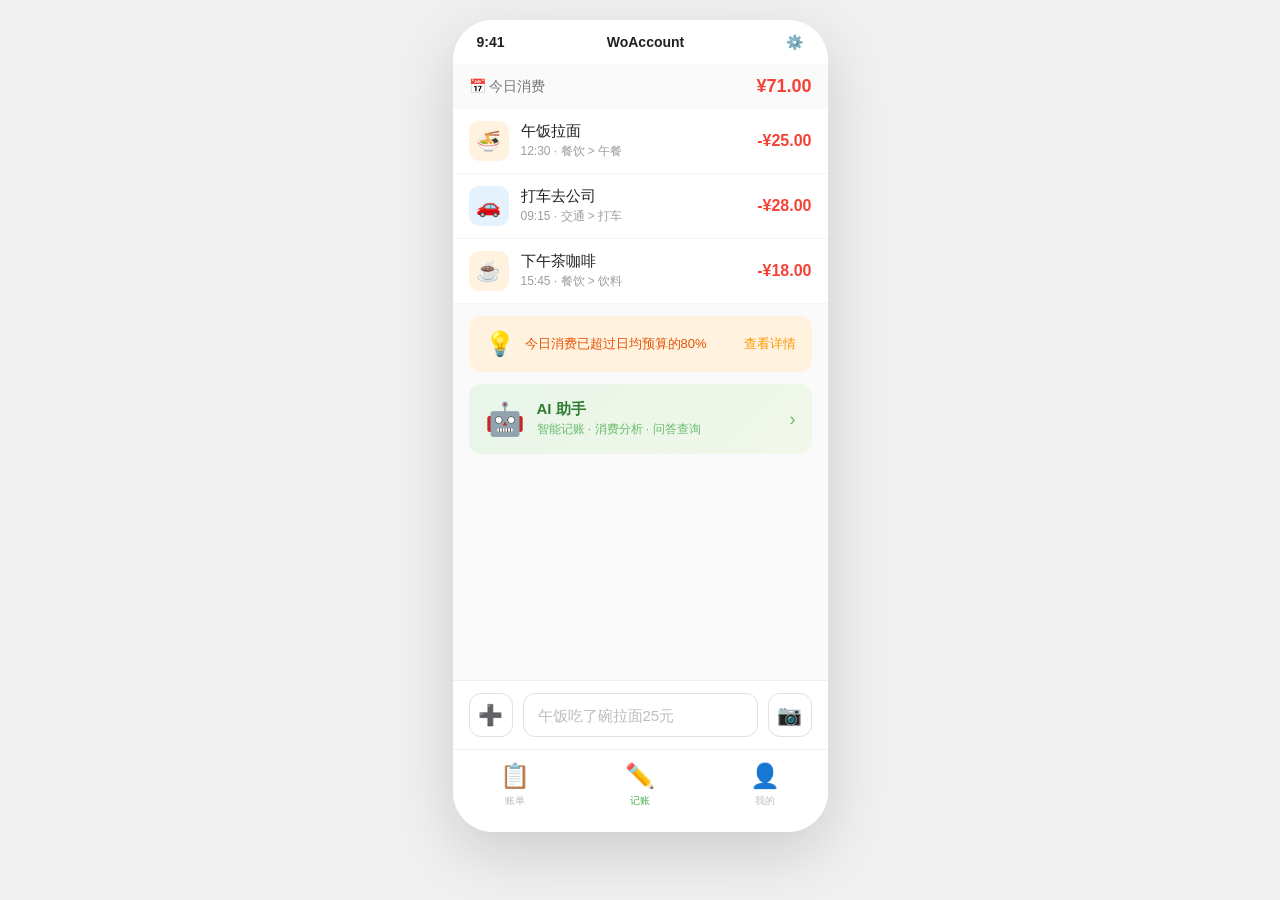
==== docs/page-prototype/home/index.html @ db966ac1 "docs: remove submit button, input bar is now single row Co-Authored-By: Claude Opus 4.7 <noreply@ant" ====
<!DOCTYPE html>
<html lang="zh-CN">
<head>
  <meta charset="UTF-8">
  <meta name="viewport" content="width=device-width, initial-scale=1.0">
  <title>WoAccount - 记账首页</title>
  <link rel="stylesheet" href="../shared/style.css">
  <style>
    .phone-frame {
      position: relative;
    }
    .content {
      padding-bottom: 0;
    }
    /* 记账输入栏 - 固定底部 */
    .input-section {
      background: #fff;
      padding: 12px 16px;
      border-top: 1px solid #f0f0f0;
      flex-shrink: 0;
    }
    .input-bar {
      display: flex;
      align-items: center;
      gap: 10px;
    }
    .input-bar .side-btn {
      width: 44px;
      height: 44px;
      border-radius: 12px;
      border: 1px solid #e0e0e0;
      background: #fff;
      display: flex;
      align-items: center;
      justify-content: center;
      font-size: 20px;
      cursor: pointer;
      flex-shrink: 0;
      transition: background 0.2s;
    }
    .input-bar .side-btn:hover {
      background: #f5f5f5;
    }
    .input-bar .side-btn:active {
      background: #e8f5e9;
    }
    .input-bar .text-input {
      flex: 1;
      height: 44px;
      border: 1px solid #e0e0e0;
      border-radius: 12px;
      padding: 0 14px;
      font-size: 15px;
      outline: none;
      color: #212121;
      transition: border-color 0.2s;
    }
    .input-bar .text-input:focus {
      border-color: #4caf50;
    }
    .input-bar .text-input::placeholder {
      color: #bdbdbd;
    }
    .today-header {
      display: flex;
      justify-content: space-between;
      align-items: center;
      padding: 12px 16px;
    }
    .today-header .label {
      font-size: 14px;
      color: #757575;
    }
    .today-header .total {
      font-size: 18px;
      font-weight: 700;
      color: #f44336;
    }
    .insight-card {
      background: #fff3e0;
      margin: 12px 16px;
      border-radius: 12px;
      padding: 14px 16px;
      display: flex;
      align-items: center;
      gap: 10px;
    }
    .insight-card .icon {
      font-size: 24px;
    }
    .insight-card .text {
      flex: 1;
      font-size: 13px;
      color: #e65100;
    }
    .insight-card .action {
      font-size: 13px;
      color: #ff9800;
      font-weight: 500;
      cursor: pointer;
    }
    .ai-entry {
      margin: 12px 16px;
      background: linear-gradient(135deg, #e8f5e9 0%, #f1f8e9 100%);
      border-radius: 12px;
      padding: 16px;
      display: flex;
      align-items: center;
      gap: 12px;
      cursor: pointer;
      text-decoration: none;
      color: inherit;
      transition: transform 0.2s;
    }
    .ai-entry:hover {
      transform: scale(0.98);
    }
    .ai-entry .icon {
      font-size: 32px;
    }
    .ai-entry .info {
      flex: 1;
    }
    .ai-entry .info .title {
      font-size: 15px;
      font-weight: 600;
      color: #2e7d32;
    }
    .ai-entry .info .desc {
      font-size: 12px;
      color: #66bb6a;
      margin-top: 2px;
    }
    .ai-entry .arrow {
      font-size: 18px;
      color: #66bb6a;
    }
    /* 长按语音浮层 */
    .voice-overlay {
      display: none;
      position: absolute;
      top: 50%;
      left: 50%;
      transform: translate(-50%, -50%);
      width: 200px;
      height: 200px;
      background: rgba(0,0,0,0.75);
      border-radius: 20px;
      flex-direction: column;
      align-items: center;
      justify-content: center;
      gap: 16px;
      z-index: 100;
    }
    .voice-overlay.show {
      display: flex;
    }
    .voice-overlay .mic-icon {
      font-size: 48px;
      animation: pulse 1s ease-in-out infinite;
    }
    .voice-overlay .text {
      color: #fff;
      font-size: 14px;
    }
    .voice-overlay .hint {
      color: rgba(255,255,255,0.6);
      font-size: 11px;
      text-align: center;
      line-height: 1.5;
    }
    @keyframes pulse {
      0%, 100% { transform: scale(1); }
      50% { transform: scale(1.2); }
    }
    .nav-item.voice-active .nav-icon {
      animation: pulse 0.8s ease-in-out infinite;
    }
  </style>
</head>
<body>
  <div class="phone-frame">
    <!-- 状态栏 -->
    <div class="status-bar">
      <span>9:41</span>
      <span>WoAccount</span>
      <span>⚙️</span>
    </div>

    <!-- 可滚动内容区 -->
    <div class="content">
      <!-- 今日消费 -->
      <div class="today-header">
        <span class="label">📅 今日消费</span>
        <span class="total">¥71.00</span>
      </div>

      <div class="list-item">
        <div class="icon" style="background:#fff3e0;">🍜</div>
        <div class="info">
          <div class="title">午饭拉面</div>
          <div class="subtitle">12:30 · 餐饮 > 午餐</div>
        </div>
        <div class="amount expense">-¥25.00</div>
      </div>

      <div class="list-item">
        <div class="icon" style="background:#e3f2fd;">🚗</div>
        <div class="info">
          <div class="title">打车去公司</div>
          <div class="subtitle">09:15 · 交通 > 打车</div>
        </div>
        <div class="amount expense">-¥28.00</div>
      </div>

      <div class="list-item">
        <div class="icon" style="background:#fff3e0;">☕</div>
        <div class="info">
          <div class="title">下午茶咖啡</div>
          <div class="subtitle">15:45 · 餐饮 > 饮料</div>
        </div>
        <div class="amount expense">-¥18.00</div>
      </div>

      <!-- 今日洞察 -->
      <div class="insight-card">
        <span class="icon">💡</span>
        <span class="text">今日消费已超过日均预算的80%</span>
        <span class="action">查看详情</span>
      </div>

      <!-- AI 助手入口 -->
      <a href="../profile/index.html" class="ai-entry">
        <span class="icon">🤖</span>
        <div class="info">
          <div class="title">AI 助手</div>
          <div class="desc">智能记账 · 消费分析 · 问答查询</div>
        </div>
        <span class="arrow">›</span>
      </a>

      <div style="height:16px;"></div>
    </div>

    <!-- 记账输入栏 - 固定在底部导航上方 -->
    <div class="input-section">
      <div class="input-bar">
        <button class="side-btn" title="手动记账">➕</button>
        <input type="text" class="text-input" placeholder="午饭吃了碗拉面25元">
        <button class="side-btn" title="拍照识别">📷</button>
      </div>
    </div>

    <!-- 语音输入浮层 -->
    <div class="voice-overlay" id="voiceOverlay">
      <span class="mic-icon">🎤</span>
      <span class="text">正在聆听...</span>
      <span class="hint">松开发送<br>左上滑取消 · 右上滑转文字</span>
    </div>

    <!-- 底部导航 -->
    <div class="bottom-nav">
      <a href="../transaction-list/index.html" class="nav-item">
        <span class="nav-icon">📋</span>
        <span>账单</span>
      </a>
      <a href="index.html" class="nav-item active" id="navRecord"
         onmousedown="startVoiceTimer()" onmouseup="handleNavRelease()" onmouseleave="cancelVoiceTimer()"
         ontouchstart="startVoiceTimer()" ontouchend="handleNavRelease()" ontouchcancel="cancelVoiceTimer()">
        <span class="nav-icon">✏️</span>
        <span>记账</span>
      </a>
      <a href="../profile/index.html" class="nav-item">
        <span class="nav-icon">👤</span>
        <span>我的</span>
      </a>
    </div>
  </div>

  <script>
    let voiceTimer = null;
    let isLongPress = false;

    function startVoiceTimer() {
      isLongPress = false;
      voiceTimer = setTimeout(() => {
        isLongPress = true;
        document.getElementById('voiceOverlay').classList.add('show');
        document.getElementById('navRecord').classList.add('voice-active');
        if (navigator.vibrate) navigator.vibrate(30);
      }, 500);
    }

    function handleNavRelease() {
      clearTimeout(voiceTimer);
      if (isLongPress) {
        document.getElementById('voiceOverlay').classList.remove('show');
        document.getElementById('navRecord').classList.remove('voice-active');
        alert('语音已发送（原型演示）');
      }
      isLongPress = false;
    }

    function cancelVoiceTimer() {
      clearTimeout(voiceTimer);
      document.getElementById('voiceOverlay').classList.remove('show');
      document.getElementById('navRecord').classList.remove('voice-active');
      isLongPress = false;
    }

    document.getElementById('navRecord').addEventListener('click', function(e) {
      if (isLongPress) {
        e.preventDefault();
      }
    });
  </script>
</body>
</html>
---- docs/page-prototype/shared/style.css ----
/* WoAccount 原型共用样式 */
* {
  margin: 0;
  padding: 0;
  box-sizing: border-box;
}

body {
  font-family: -apple-system, BlinkMacSystemFont, "Segoe UI", Roboto, "Helvetica Neue", Arial, sans-serif;
  background: #f0f0f0;
  display: flex;
  justify-content: center;
  align-items: flex-start;
  min-height: 100vh;
  padding: 20px;
}

/* 手机容器 */
.phone-frame {
  width: 375px;
  min-height: 812px;
  background: #fff;
  border-radius: 40px;
  box-shadow: 0 20px 60px rgba(0,0,0,0.15);
  overflow: hidden;
  position: relative;
  display: flex;
  flex-direction: column;
}

/* 状态栏 */
.status-bar {
  height: 44px;
  background: #fff;
  display: flex;
  align-items: center;
  justify-content: space-between;
  padding: 0 24px;
  font-size: 14px;
  font-weight: 600;
  color: #212121;
}

/* 导航栏 */
.nav-bar {
  height: 56px;
  background: #fff;
  display: flex;
  align-items: center;
  justify-content: space-between;
  padding: 0 16px;
  border-bottom: 1px solid #f0f0f0;
}

.nav-bar h1 {
  font-size: 18px;
  font-weight: 600;
  color: #212121;
}

.nav-bar .nav-icon {
  width: 32px;
  height: 32px;
  display: flex;
  align-items: center;
  justify-content: center;
  font-size: 20px;
  color: #757575;
  cursor: pointer;
  border-radius: 8px;
}

.nav-bar .nav-icon:hover {
  background: #f5f5f5;
}

/* 内容区 */
.content {
  flex: 1;
  overflow-y: auto;
  background: #fafafa;
}

/* 底部导航 */
.bottom-nav {
  height: 83px;
  background: #fff;
  display: flex;
  align-items: flex-start;
  justify-content: space-around;
  padding-top: 8px;
  border-top: 1px solid #f0f0f0;
}

.nav-item {
  display: flex;
  flex-direction: column;
  align-items: center;
  gap: 4px;
  text-decoration: none;
  color: #bdbdbd;
  font-size: 10px;
  padding: 4px 16px;
}

.nav-item.active {
  color: #4caf50;
}

.nav-item .nav-icon {
  font-size: 24px;
}

/* 卡片 */
.card {
  background: #fff;
  margin: 12px 16px;
  border-radius: 12px;
  padding: 16px;
  box-shadow: 0 1px 3px rgba(0,0,0,0.08);
}

.card-title {
  font-size: 14px;
  font-weight: 600;
  color: #212121;
  margin-bottom: 12px;
}

/* 列表项 */
.list-item {
  display: flex;
  align-items: center;
  padding: 12px 16px;
  background: #fff;
  border-bottom: 1px solid #f5f5f5;
  cursor: pointer;
}

.list-item:hover {
  background: #fafafa;
}

.list-item .icon {
  width: 40px;
  height: 40px;
  border-radius: 10px;
  display: flex;
  align-items: center;
  justify-content: center;
  font-size: 20px;
  margin-right: 12px;
  flex-shrink: 0;
}

.list-item .info {
  flex: 1;
  min-width: 0;
}

.list-item .info .title {
  font-size: 15px;
  color: #212121;
  font-weight: 500;
}

.list-item .info .subtitle {
  font-size: 12px;
  color: #9e9e9e;
  margin-top: 2px;
}

.list-item .amount {
  font-size: 16px;
  font-weight: 600;
  color: #212121;
  flex-shrink: 0;
}

.list-item .amount.expense {
  color: #f44336;
}

.list-item .amount.income {
  color: #4caf50;
}

/* 分组标题 */
.group-header {
  padding: 8px 16px;
  font-size: 13px;
  color: #9e9e9e;
  font-weight: 500;
  background: #fafafa;
}

/* 按钮 */
.btn {
  display: inline-flex;
  align-items: center;
  justify-content: center;
  padding: 10px 24px;
  border-radius: 8px;
  font-size: 15px;
  font-weight: 500;
  border: none;
  cursor: pointer;
  transition: opacity 0.2s;
}

.btn:hover {
  opacity: 0.85;
}

.btn-primary {
  background: #4caf50;
  color: #fff;
}

.btn-secondary {
  background: #2196f3;
  color: #fff;
}

.btn-outline {
  background: transparent;
  color: #4caf50;
  border: 1px solid #4caf50;
}

.btn-text {
  background: transparent;
  color: #4caf50;
  padding: 8px 12px;
}

.btn-block {
  display: flex;
  width: 100%;
}

/* 输入框 */
.input-field {
  width: 100%;
  padding: 12px 16px;
  border: 1px solid #e0e0e0;
  border-radius: 8px;
  font-size: 15px;
  outline: none;
  transition: border-color 0.2s;
}

.input-field:focus {
  border-color: #4caf50;
}

.input-field::placeholder {
  color: #bdbdbd;
}

/* 标签 */
.tag {
  display: inline-flex;
  align-items: center;
  padding: 4px 12px;
  border-radius: 16px;
  font-size: 12px;
  font-weight: 500;
  cursor: pointer;
}

.tag-default {
  background: #f5f5f5;
  color: #757575;
}

.tag-active {
  background: #e8f5e9;
  color: #4caf50;
}

/* 进度条 */
.progress-bar {
  height: 8px;
  background: #f5f5f5;
  border-radius: 4px;
  overflow: hidden;
}

.progress-bar .fill {
  height: 100%;
  border-radius: 4px;
  transition: width 0.3s;
}

/* 间距工具类 */
.mt-8 { margin-top: 8px; }
.mt-12 { margin-top: 12px; }
.mt-16 { margin-top: 16px; }
.mb-8 { margin-bottom: 8px; }
.mb-12 { margin-bottom: 12px; }
.mb-16 { margin-bottom: 16px; }
.p-16 { padding: 16px; }
.px-16 { padding-left: 16px; padding-right: 16px; }

/* 文字工具类 */
.text-center { text-align: center; }
.text-sm { font-size: 12px; }
.text-md { font-size: 14px; }
.text-lg { font-size: 16px; }
.text-muted { color: #9e9e9e; }
.text-bold { font-weight: 600; }

/* 分割线 */
.divider {
  height: 1px;
  background: #f0f0f0;
  margin: 0 16px;
}

/* 设置项 */
.setting-item {
  display: flex;
  align-items: center;
  justify-content: space-between;
  padding: 14px 16px;
  background: #fff;
  border-bottom: 1px solid #f5f5f5;
  cursor: pointer;
  text-decoration: none;
  color: inherit;
}

.setting-item:hover {
  background: #fafafa;
}

.setting-item .left {
  display: flex;
  align-items: center;
  gap: 12px;
}

.setting-item .left .icon {
  font-size: 20px;
}

.setting-item .left .label {
  font-size: 15px;
  color: #212121;
}

.setting-item .arrow {
  color: #bdbdbd;
  font-size: 16px;
}
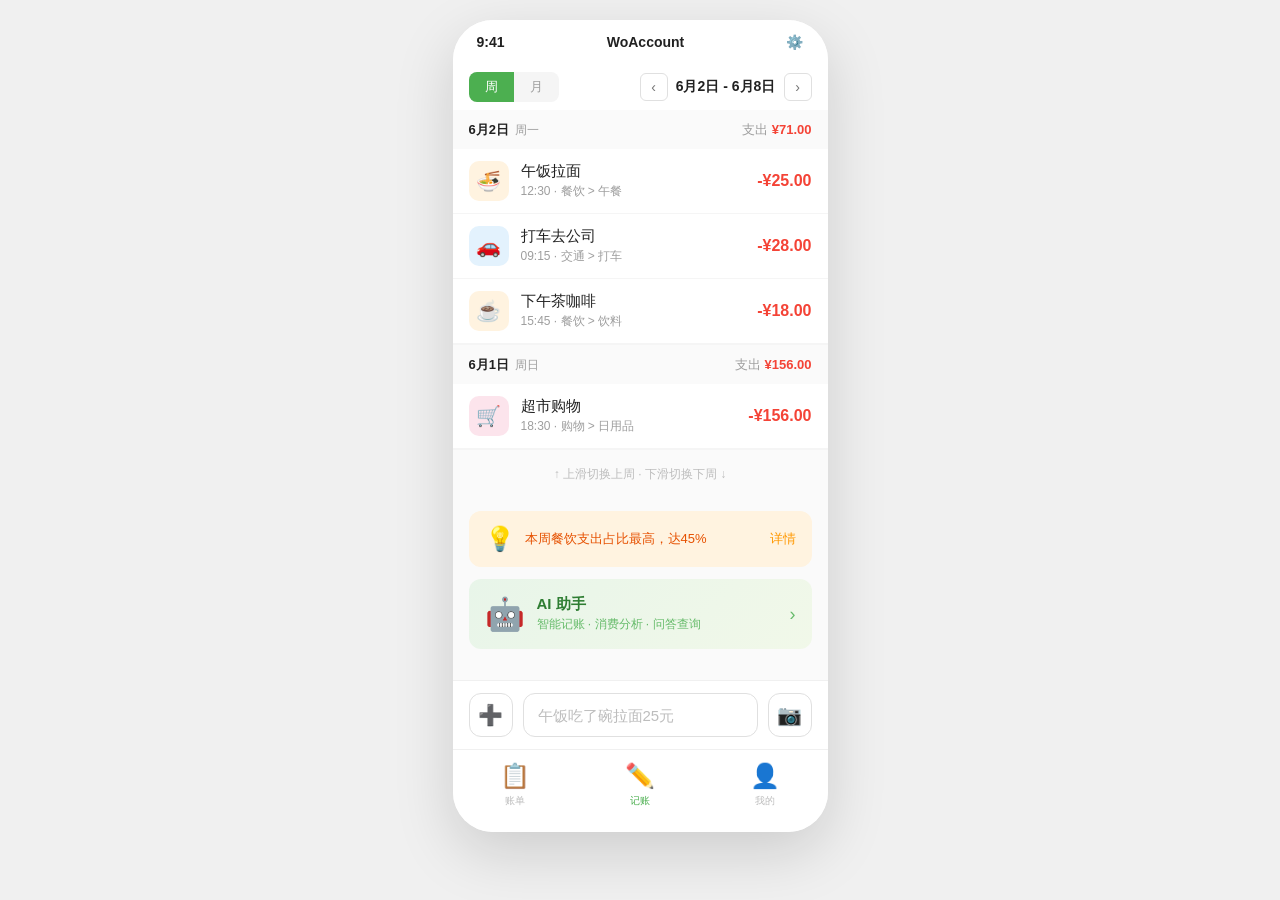
==== commit e6e3e633: "docs: add week/month view switcher to home page - Top bar with segmented control (周/月) and period na" ====
--- a/docs/page-prototype/home/index.html
+++ b/docs/page-prototype/home/index.html
@@ -6,13 +6,65 @@
   <title>WoAccount - 记账首页</title>
   <link rel="stylesheet" href="../shared/style.css">
   <style>
-    .phone-frame {
-      position: relative;
-    }
-    .content {
-      padding-bottom: 0;
-    }
-    /* 记账输入栏 - 固定底部 */
+    .phone-frame { position: relative; }
+    .content { padding-bottom: 0; }
+
+    /* 顶部导航栏 */
+    .top-bar {
+      display: flex;
+      align-items: center;
+      justify-content: space-between;
+      padding: 8px 16px;
+      background: #fff;
+    }
+    .view-switcher {
+      display: flex;
+      background: #f5f5f5;
+      border-radius: 8px;
+      overflow: hidden;
+    }
+    .view-switcher .tab {
+      padding: 6px 16px;
+      font-size: 13px;
+      font-weight: 500;
+      color: #9e9e9e;
+      cursor: pointer;
+      transition: all 0.2s;
+      border: none;
+      background: transparent;
+    }
+    .view-switcher .tab.active {
+      background: #4caf50;
+      color: #fff;
+    }
+    .period-nav {
+      display: flex;
+      align-items: center;
+      gap: 8px;
+    }
+    .period-nav .arrow-btn {
+      width: 28px;
+      height: 28px;
+      border-radius: 6px;
+      border: 1px solid #e0e0e0;
+      background: #fff;
+      display: flex;
+      align-items: center;
+      justify-content: center;
+      font-size: 14px;
+      color: #757575;
+      cursor: pointer;
+    }
+    .period-nav .arrow-btn:hover { background: #f5f5f5; }
+    .period-nav .period-label {
+      font-size: 14px;
+      font-weight: 600;
+      color: #212121;
+      min-width: 100px;
+      text-align: center;
+    }
+
+    /* 输入栏 */
     .input-section {
       background: #fff;
       padding: 12px 16px;
@@ -38,12 +90,8 @@
       flex-shrink: 0;
       transition: background 0.2s;
     }
-    .input-bar .side-btn:hover {
-      background: #f5f5f5;
-    }
-    .input-bar .side-btn:active {
-      background: #e8f5e9;
-    }
+    .input-bar .side-btn:hover { background: #f5f5f5; }
+    .input-bar .side-btn:active { background: #e8f5e9; }
     .input-bar .text-input {
       flex: 1;
       height: 44px;
@@ -55,27 +103,128 @@
       color: #212121;
       transition: border-color 0.2s;
     }
-    .input-bar .text-input:focus {
-      border-color: #4caf50;
-    }
-    .input-bar .text-input::placeholder {
-      color: #bdbdbd;
-    }
-    .today-header {
+    .input-bar .text-input:focus { border-color: #4caf50; }
+    .input-bar .text-input::placeholder { color: #bdbdbd; }
+
+    /* 周视图 - 日摘要 */
+    .day-group {
+      border-bottom: 1px solid #f5f5f5;
+    }
+    .day-header {
       display: flex;
       justify-content: space-between;
       align-items: center;
+      padding: 10px 16px;
+      background: #fafafa;
+    }
+    .day-header .date {
+      font-size: 13px;
+      font-weight: 600;
+      color: #212121;
+    }
+    .day-header .weekday {
+      font-size: 12px;
+      color: #9e9e9e;
+      margin-left: 6px;
+    }
+    .day-header .day-total {
+      font-size: 13px;
+      color: #9e9e9e;
+    }
+    .day-header .day-total .expense {
+      color: #f44336;
+      font-weight: 600;
+    }
+
+    /* 月视图 - 日历 */
+    .calendar-header {
+      display: flex;
+      align-items: center;
+      justify-content: space-around;
+      padding: 8px 16px;
+      background: #fafafa;
+    }
+    .calendar-header .weekday-cell {
+      flex: 1;
+      text-align: center;
+      font-size: 12px;
+      color: #9e9e9e;
+      font-weight: 500;
+    }
+    .calendar-grid {
+      display: grid;
+      grid-template-columns: repeat(7, 1fr);
+      background: #fff;
+    }
+    .calendar-cell {
+      min-height: 64px;
+      padding: 4px;
+      border: 1px solid #f5f5f5;
+      display: flex;
+      flex-direction: column;
+      align-items: center;
+      cursor: pointer;
+      transition: background 0.2s;
+    }
+    .calendar-cell:hover { background: #fafafa; }
+    .calendar-cell.today {
+      background: #e8f5e9;
+    }
+    .calendar-cell.other-month {
+      opacity: 0.3;
+    }
+    .calendar-cell .day-num {
+      font-size: 13px;
+      font-weight: 500;
+      color: #212121;
+      margin-bottom: 2px;
+    }
+    .calendar-cell.today .day-num {
+      color: #4caf50;
+      font-weight: 700;
+    }
+    .calendar-cell .day-expense {
+      font-size: 9px;
+      color: #f44336;
+      line-height: 1.2;
+    }
+    .calendar-cell .day-income {
+      font-size: 9px;
+      color: #4caf50;
+      line-height: 1.2;
+    }
+    .calendar-cell.no-data .day-expense,
+    .calendar-cell.no-data .day-income {
+      display: none;
+    }
+
+    /* 月视图 - 月汇总 */
+    .month-summary {
+      display: flex;
+      gap: 12px;
       padding: 12px 16px;
     }
-    .today-header .label {
-      font-size: 14px;
-      color: #757575;
-    }
-    .today-header .total {
-      font-size: 18px;
+    .month-summary .summary-item {
+      flex: 1;
+      text-align: center;
+      padding: 10px;
+      background: #fafafa;
+      border-radius: 8px;
+    }
+    .month-summary .summary-item .label {
+      font-size: 11px;
+      color: #9e9e9e;
+      margin-bottom: 4px;
+    }
+    .month-summary .summary-item .value {
+      font-size: 16px;
       font-weight: 700;
-      color: #f44336;
-    }
+    }
+    .month-summary .summary-item .value.expense { color: #f44336; }
+    .month-summary .summary-item .value.income { color: #4caf50; }
+    .month-summary .summary-item .value.balance { color: #212121; }
+
+    /* 洞察卡片 */
     .insight-card {
       background: #fff3e0;
       margin: 12px 16px;
@@ -85,20 +234,16 @@
       align-items: center;
       gap: 10px;
     }
-    .insight-card .icon {
-      font-size: 24px;
-    }
-    .insight-card .text {
-      flex: 1;
-      font-size: 13px;
-      color: #e65100;
-    }
+    .insight-card .icon { font-size: 24px; }
+    .insight-card .text { flex: 1; font-size: 13px; color: #e65100; }
     .insight-card .action {
       font-size: 13px;
       color: #ff9800;
       font-weight: 500;
       cursor: pointer;
     }
+
+    /* AI 入口 */
     .ai-entry {
       margin: 12px 16px;
       background: linear-gradient(135deg, #e8f5e9 0%, #f1f8e9 100%);
@@ -112,38 +257,20 @@
       color: inherit;
       transition: transform 0.2s;
     }
-    .ai-entry:hover {
-      transform: scale(0.98);
-    }
-    .ai-entry .icon {
-      font-size: 32px;
-    }
-    .ai-entry .info {
-      flex: 1;
-    }
-    .ai-entry .info .title {
-      font-size: 15px;
-      font-weight: 600;
-      color: #2e7d32;
-    }
-    .ai-entry .info .desc {
-      font-size: 12px;
-      color: #66bb6a;
-      margin-top: 2px;
-    }
-    .ai-entry .arrow {
-      font-size: 18px;
-      color: #66bb6a;
-    }
-    /* 长按语音浮层 */
+    .ai-entry:hover { transform: scale(0.98); }
+    .ai-entry .icon { font-size: 32px; }
+    .ai-entry .info { flex: 1; }
+    .ai-entry .info .title { font-size: 15px; font-weight: 600; color: #2e7d32; }
+    .ai-entry .info .desc { font-size: 12px; color: #66bb6a; margin-top: 2px; }
+    .ai-entry .arrow { font-size: 18px; color: #66bb6a; }
+
+    /* 语音浮层 */
     .voice-overlay {
       display: none;
       position: absolute;
-      top: 50%;
-      left: 50%;
+      top: 50%; left: 50%;
       transform: translate(-50%, -50%);
-      width: 200px;
-      height: 200px;
+      width: 200px; height: 200px;
       background: rgba(0,0,0,0.75);
       border-radius: 20px;
       flex-direction: column;
@@ -152,30 +279,16 @@
       gap: 16px;
       z-index: 100;
     }
-    .voice-overlay.show {
-      display: flex;
-    }
-    .voice-overlay .mic-icon {
-      font-size: 48px;
-      animation: pulse 1s ease-in-out infinite;
-    }
-    .voice-overlay .text {
-      color: #fff;
-      font-size: 14px;
-    }
-    .voice-overlay .hint {
-      color: rgba(255,255,255,0.6);
-      font-size: 11px;
-      text-align: center;
-      line-height: 1.5;
-    }
-    @keyframes pulse {
-      0%, 100% { transform: scale(1); }
-      50% { transform: scale(1.2); }
-    }
-    .nav-item.voice-active .nav-icon {
-      animation: pulse 0.8s ease-in-out infinite;
-    }
+    .voice-overlay.show { display: flex; }
+    .voice-overlay .mic-icon { font-size: 48px; animation: pulse 1s ease-in-out infinite; }
+    .voice-overlay .text { color: #fff; font-size: 14px; }
+    .voice-overlay .hint { color: rgba(255,255,255,0.6); font-size: 11px; text-align: center; line-height: 1.5; }
+    @keyframes pulse { 0%,100%{transform:scale(1)} 50%{transform:scale(1.2)} }
+    .nav-item.voice-active .nav-icon { animation: pulse 0.8s ease-in-out infinite; }
+
+    /* 视图容器 */
+    .view-container { display: none; }
+    .view-container.active { display: block; }
   </style>
 </head>
 <body>
@@ -187,62 +300,195 @@
       <span>⚙️</span>
     </div>
 
+    <!-- 顶部：视图切换 + 周/月导航 -->
+    <div class="top-bar">
+      <div class="view-switcher">
+        <button class="tab active" onclick="switchView('week')">周</button>
+        <button class="tab" onclick="switchView('month')">月</button>
+      </div>
+      <div class="period-nav">
+        <button class="arrow-btn" onclick="changePeriod(-1)">‹</button>
+        <span class="period-label" id="periodLabel">6月2日 - 6月8日</span>
+        <button class="arrow-btn" onclick="changePeriod(1)">›</button>
+      </div>
+    </div>
+
     <!-- 可滚动内容区 -->
     <div class="content">
-      <!-- 今日消费 -->
-      <div class="today-header">
-        <span class="label">📅 今日消费</span>
-        <span class="total">¥71.00</span>
+      <!-- ========== 周视图 ========== -->
+      <div class="view-container active" id="weekView">
+        <!-- 周一 -->
+        <div class="day-group">
+          <div class="day-header">
+            <div><span class="date">6月2日</span><span class="weekday">周一</span></div>
+            <span class="day-total">支出 <span class="expense">¥71.00</span></span>
+          </div>
+          <div class="list-item">
+            <div class="icon" style="background:#fff3e0;">🍜</div>
+            <div class="info">
+              <div class="title">午饭拉面</div>
+              <div class="subtitle">12:30 · 餐饮 > 午餐</div>
+            </div>
+            <div class="amount expense">-¥25.00</div>
+          </div>
+          <div class="list-item">
+            <div class="icon" style="background:#e3f2fd;">🚗</div>
+            <div class="info">
+              <div class="title">打车去公司</div>
+              <div class="subtitle">09:15 · 交通 > 打车</div>
+            </div>
+            <div class="amount expense">-¥28.00</div>
+          </div>
+          <div class="list-item">
+            <div class="icon" style="background:#fff3e0;">☕</div>
+            <div class="info">
+              <div class="title">下午茶咖啡</div>
+              <div class="subtitle">15:45 · 餐饮 > 饮料</div>
+            </div>
+            <div class="amount expense">-¥18.00</div>
+          </div>
+        </div>
+
+        <!-- 周二 -->
+        <div class="day-group">
+          <div class="day-header">
+            <div><span class="date">6月1日</span><span class="weekday">周日</span></div>
+            <span class="day-total">支出 <span class="expense">¥156.00</span></span>
+          </div>
+          <div class="list-item">
+            <div class="icon" style="background:#fce4ec;">🛒</div>
+            <div class="info">
+              <div class="title">超市购物</div>
+              <div class="subtitle">18:30 · 购物 > 日用品</div>
+            </div>
+            <div class="amount expense">-¥156.00</div>
+          </div>
+        </div>
+
+        <div style="text-align:center; padding:16px; color:#bdbdbd; font-size:12px;">
+          ↑ 上滑切换上周 · 下滑切换下周 ↓
+        </div>
+
+        <!-- 洞察 -->
+        <div class="insight-card">
+          <span class="icon">💡</span>
+          <span class="text">本周餐饮支出占比最高，达45%</span>
+          <span class="action">详情</span>
+        </div>
+
+        <!-- AI入口 -->
+        <a href="../profile/index.html" class="ai-entry">
+          <span class="icon">🤖</span>
+          <div class="info">
+            <div class="title">AI 助手</div>
+            <div class="desc">智能记账 · 消费分析 · 问答查询</div>
+          </div>
+          <span class="arrow">›</span>
+        </a>
+        <div style="height:16px;"></div>
       </div>
 
-      <div class="list-item">
-        <div class="icon" style="background:#fff3e0;">🍜</div>
-        <div class="info">
-          <div class="title">午饭拉面</div>
-          <div class="subtitle">12:30 · 餐饮 > 午餐</div>
-        </div>
-        <div class="amount expense">-¥25.00</div>
+      <!-- ========== 月视图 ========== -->
+      <div class="view-container" id="monthView">
+        <!-- 月汇总 -->
+        <div class="month-summary">
+          <div class="summary-item">
+            <div class="label">总支出</div>
+            <div class="value expense">¥3,280</div>
+          </div>
+          <div class="summary-item">
+            <div class="label">总收入</div>
+            <div class="value income">¥12,000</div>
+          </div>
+          <div class="summary-item">
+            <div class="label">结余</div>
+            <div class="value balance">¥8,720</div>
+          </div>
+        </div>
+
+        <!-- 星期头 -->
+        <div class="calendar-header">
+          <span class="weekday-cell">日</span>
+          <span class="weekday-cell">一</span>
+          <span class="weekday-cell">二</span>
+          <span class="weekday-cell">三</span>
+          <span class="weekday-cell">四</span>
+          <span class="weekday-cell">五</span>
+          <span class="weekday-cell">六</span>
+        </div>
+
+        <!-- 日历网格 -->
+        <div class="calendar-grid">
+          <!-- 上月 -->
+          <div class="calendar-cell other-month"><span class="day-num">26</span></div>
+          <div class="calendar-cell other-month"><span class="day-num">27</span></div>
+          <div class="calendar-cell other-month"><span class="day-num">28</span></div>
+          <div class="calendar-cell other-month"><span class="day-num">29</span></div>
+          <div class="calendar-cell other-month"><span class="day-num">30</span></div>
+          <div class="calendar-cell other-month"><span class="day-num">31</span></div>
+          <!-- 6月第1周 -->
+          <div class="calendar-cell"><span class="day-num">1</span><span class="day-expense">-156</span></div>
+          <div class="calendar-cell today"><span class="day-num">2</span><span class="day-expense">-71</span></div>
+          <div class="calendar-cell"><span class="day-num">3</span></div>
+          <div class="calendar-cell"><span class="day-num">4</span></div>
+          <div class="calendar-cell"><span class="day-num">5</span></div>
+          <div class="calendar-cell"><span class="day-num">6</span></div>
+          <div class="calendar-cell"><span class="day-num">7</span></div>
+          <!-- 第2周 -->
+          <div class="calendar-cell"><span class="day-num">8</span></div>
+          <div class="calendar-cell"><span class="day-num">9</span><span class="day-expense">-320</span></div>
+          <div class="calendar-cell"><span class="day-num">10</span><span class="day-expense">-45</span></div>
+          <div class="calendar-cell"><span class="day-num">11</span></div>
+          <div class="calendar-cell"><span class="day-num">12</span><span class="day-expense">-128</span></div>
+          <div class="calendar-cell"><span class="day-num">13</span></div>
+          <div class="calendar-cell"><span class="day-num">14</span></div>
+          <!-- 第3周 -->
+          <div class="calendar-cell"><span class="day-num">15</span><span class="day-income">+12000</span></div>
+          <div class="calendar-cell"><span class="day-num">16</span><span class="day-expense">-890</span></div>
+          <div class="calendar-cell"><span class="day-num">17</span><span class="day-expense">-56</span></div>
+          <div class="calendar-cell"><span class="day-num">18</span></div>
+          <div class="calendar-cell"><span class="day-num">19</span><span class="day-expense">-210</span></div>
+          <div class="calendar-cell"><span class="day-num">20</span></div>
+          <div class="calendar-cell"><span class="day-num">21</span></div>
+          <!-- 第4周 -->
+          <div class="calendar-cell"><span class="day-num">22</span><span class="day-expense">-178</span></div>
+          <div class="calendar-cell"><span class="day-num">23</span></div>
+          <div class="calendar-cell"><span class="day-num">24</span><span class="day-expense">-67</span></div>
+          <div class="calendar-cell"><span class="day-num">25</span></div>
+          <div class="calendar-cell"><span class="day-num">26</span></div>
+          <div class="calendar-cell"><span class="day-num">27</span><span class="day-expense">-430</span></div>
+          <div class="calendar-cell"><span class="day-num">28</span></div>
+          <!-- 第5周 -->
+          <div class="calendar-cell"><span class="day-num">29</span></div>
+          <div class="calendar-cell"><span class="day-num">30</span><span class="day-expense">-605</span></div>
+          <div class="calendar-cell other-month"><span class="day-num">1</span></div>
+          <div class="calendar-cell other-month"><span class="day-num">2</span></div>
+          <div class="calendar-cell other-month"><span class="day-num">3</span></div>
+          <div class="calendar-cell other-month"><span class="day-num">4</span></div>
+          <div class="calendar-cell other-month"><span class="day-num">5</span></div>
+        </div>
+
+        <!-- 洞察 -->
+        <div class="insight-card">
+          <span class="icon">💡</span>
+          <span class="text">本月日均支出¥109，低于上月12%</span>
+          <span class="action">详情</span>
+        </div>
+
+        <!-- AI入口 -->
+        <a href="../profile/index.html" class="ai-entry">
+          <span class="icon">🤖</span>
+          <div class="info">
+            <div class="title">AI 助手</div>
+            <div class="desc">智能记账 · 消费分析 · 问答查询</div>
+          </div>
+          <span class="arrow">›</span>
+        </a>
+        <div style="height:16px;"></div>
       </div>
-
-      <div class="list-item">
-        <div class="icon" style="background:#e3f2fd;">🚗</div>
-        <div class="info">
-          <div class="title">打车去公司</div>
-          <div class="subtitle">09:15 · 交通 > 打车</div>
-        </div>
-        <div class="amount expense">-¥28.00</div>
-      </div>
-
-      <div class="list-item">
-        <div class="icon" style="background:#fff3e0;">☕</div>
-        <div class="info">
-          <div class="title">下午茶咖啡</div>
-          <div class="subtitle">15:45 · 餐饮 > 饮料</div>
-        </div>
-        <div class="amount expense">-¥18.00</div>
-      </div>
-
-      <!-- 今日洞察 -->
-      <div class="insight-card">
-        <span class="icon">💡</span>
-        <span class="text">今日消费已超过日均预算的80%</span>
-        <span class="action">查看详情</span>
-      </div>
-
-      <!-- AI 助手入口 -->
-      <a href="../profile/index.html" class="ai-entry">
-        <span class="icon">🤖</span>
-        <div class="info">
-          <div class="title">AI 助手</div>
-          <div class="desc">智能记账 · 消费分析 · 问答查询</div>
-        </div>
-        <span class="arrow">›</span>
-      </a>
-
-      <div style="height:16px;"></div>
     </div>
 
-    <!-- 记账输入栏 - 固定在底部导航上方 -->
+    <!-- 记账输入栏 -->
     <div class="input-section">
       <div class="input-bar">
         <button class="side-btn" title="手动记账">➕</button>
@@ -251,7 +497,7 @@
       </div>
     </div>
 
-    <!-- 语音输入浮层 -->
+    <!-- 语音浮层 -->
     <div class="voice-overlay" id="voiceOverlay">
       <span class="mic-icon">🎤</span>
       <span class="text">正在聆听...</span>
@@ -278,9 +524,40 @@
   </div>
 
   <script>
-    let voiceTimer = null;
-    let isLongPress = false;
-
+    // 视图切换
+    function switchView(view) {
+      document.querySelectorAll('.view-switcher .tab').forEach(t => t.classList.remove('active'));
+      document.querySelectorAll('.view-container').forEach(v => v.classList.remove('active'));
+      if (view === 'week') {
+        document.querySelector('.view-switcher .tab:first-child').classList.add('active');
+        document.getElementById('weekView').classList.add('active');
+        document.getElementById('periodLabel').textContent = '6月2日 - 6月8日';
+      } else {
+        document.querySelector('.view-switcher .tab:last-child').classList.add('active');
+        document.getElementById('monthView').classList.add('active');
+        document.getElementById('periodLabel').textContent = '2025年6月';
+      }
+    }
+
+    // 周/月切换
+    function changePeriod(dir) {
+      const label = document.getElementById('periodLabel');
+      const isWeek = document.querySelector('.view-switcher .tab:first-child').classList.contains('active');
+      if (isWeek) {
+        const weeks = ['5月26日 - 6月1日', '6月2日 - 6月8日', '6月9日 - 6月15日', '6月16日 - 6月22日'];
+        let idx = weeks.indexOf(label.textContent);
+        idx = Math.max(0, Math.min(weeks.length - 1, idx + dir));
+        label.textContent = weeks[idx];
+      } else {
+        const months = ['2025年4月', '2025年5月', '2025年6月', '2025年7月'];
+        let idx = months.indexOf(label.textContent);
+        idx = Math.max(0, Math.min(months.length - 1, idx + dir));
+        label.textContent = months[idx];
+      }
+    }
+
+    // 语音
+    let voiceTimer = null, isLongPress = false;
     function startVoiceTimer() {
       isLongPress = false;
       voiceTimer = setTimeout(() => {
@@ -290,7 +567,6 @@
         if (navigator.vibrate) navigator.vibrate(30);
       }, 500);
     }
-
     function handleNavRelease() {
       clearTimeout(voiceTimer);
       if (isLongPress) {
@@ -300,18 +576,14 @@
       }
       isLongPress = false;
     }
-
     function cancelVoiceTimer() {
       clearTimeout(voiceTimer);
       document.getElementById('voiceOverlay').classList.remove('show');
       document.getElementById('navRecord').classList.remove('voice-active');
       isLongPress = false;
     }
-
     document.getElementById('navRecord').addEventListener('click', function(e) {
-      if (isLongPress) {
-        e.preventDefault();
-      }
+      if (isLongPress) e.preventDefault();
     });
   </script>
 </body>
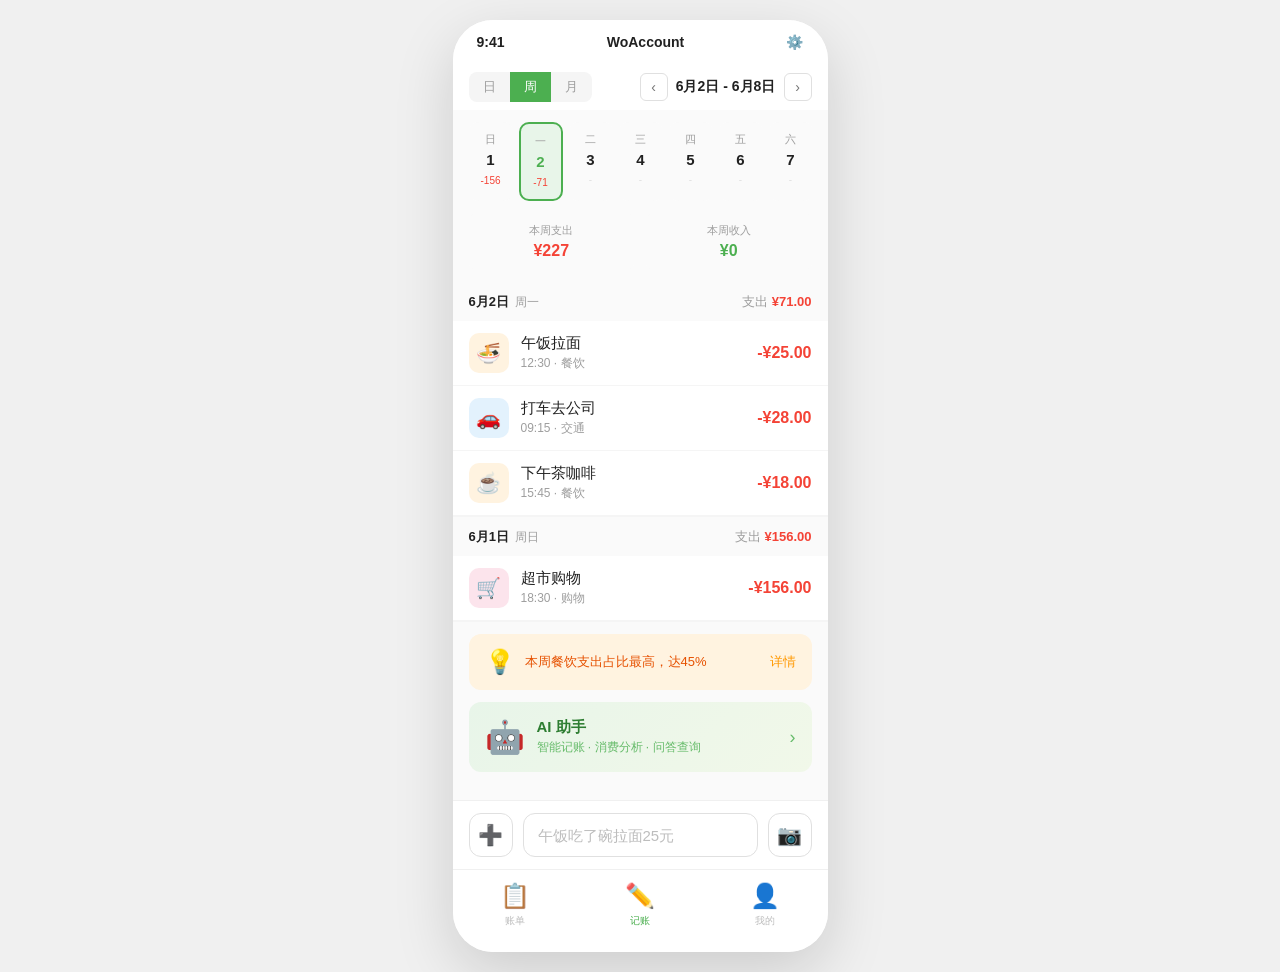
==== commit 12f624f7: "docs: add day/week/month view switcher to home page - Left top: 3-tab segmented control (日/周/月) - Da" ====
--- a/docs/page-prototype/home/index.html
+++ b/docs/page-prototype/home/index.html
@@ -24,7 +24,7 @@
       overflow: hidden;
     }
     .view-switcher .tab {
-      padding: 6px 16px;
+      padding: 6px 14px;
       font-size: 13px;
       font-weight: 500;
       color: #9e9e9e;
@@ -77,8 +77,7 @@
       gap: 10px;
     }
     .input-bar .side-btn {
-      width: 44px;
-      height: 44px;
+      width: 44px; height: 44px;
       border-radius: 12px;
       border: 1px solid #e0e0e0;
       background: #fff;
@@ -93,8 +92,7 @@
     .input-bar .side-btn:hover { background: #f5f5f5; }
     .input-bar .side-btn:active { background: #e8f5e9; }
     .input-bar .text-input {
-      flex: 1;
-      height: 44px;
+      flex: 1; height: 44px;
       border: 1px solid #e0e0e0;
       border-radius: 12px;
       padding: 0 14px;
@@ -106,10 +104,62 @@
     .input-bar .text-input:focus { border-color: #4caf50; }
     .input-bar .text-input::placeholder { color: #bdbdbd; }
 
-    /* 周视图 - 日摘要 */
-    .day-group {
-      border-bottom: 1px solid #f5f5f5;
-    }
+    /* 日视图 - 今日头部 */
+    .today-header {
+      display: flex;
+      justify-content: space-between;
+      align-items: center;
+      padding: 12px 16px;
+    }
+    .today-header .label { font-size: 14px; color: #757575; }
+    .today-header .total { font-size: 18px; font-weight: 700; color: #f44336; }
+
+    /* 周视图 - 每日汇总条 */
+    .week-summary {
+      display: flex;
+      gap: 6px;
+      padding: 12px 16px;
+      overflow-x: auto;
+    }
+    .week-day-card {
+      flex: 1;
+      min-width: 44px;
+      padding: 10px 4px;
+      border-radius: 10px;
+      text-align: center;
+      cursor: pointer;
+      transition: all 0.2s;
+      background: #fafafa;
+    }
+    .week-day-card:hover { background: #f0f0f0; }
+    .week-day-card.today { background: #e8f5e9; border: 2px solid #4caf50; }
+    .week-day-card .weekday { font-size: 11px; color: #9e9e9e; margin-bottom: 4px; }
+    .week-day-card .day { font-size: 15px; font-weight: 600; color: #212121; margin-bottom: 6px; }
+    .week-day-card.today .day { color: #4caf50; }
+    .week-day-card .expense { font-size: 10px; color: #f44336; line-height: 1.3; }
+    .week-day-card .income { font-size: 10px; color: #4caf50; line-height: 1.3; }
+    .week-day-card .no-data { font-size: 10px; color: #e0e0e0; }
+
+    /* 周统计行 */
+    .week-stats {
+      display: flex;
+      gap: 12px;
+      padding: 0 16px 12px;
+    }
+    .week-stats .stat-item {
+      flex: 1;
+      text-align: center;
+      padding: 10px;
+      background: #fafafa;
+      border-radius: 8px;
+    }
+    .week-stats .stat-item .label { font-size: 11px; color: #9e9e9e; margin-bottom: 4px; }
+    .week-stats .stat-item .value { font-size: 16px; font-weight: 700; }
+    .week-stats .stat-item .value.expense { color: #f44336; }
+    .week-stats .stat-item .value.income { color: #4caf50; }
+
+    /* 日视图 & 周视图共用列表 */
+    .day-group { border-bottom: 1px solid #f5f5f5; }
     .day-header {
       display: flex;
       justify-content: space-between;
@@ -117,24 +167,10 @@
       padding: 10px 16px;
       background: #fafafa;
     }
-    .day-header .date {
-      font-size: 13px;
-      font-weight: 600;
-      color: #212121;
-    }
-    .day-header .weekday {
-      font-size: 12px;
-      color: #9e9e9e;
-      margin-left: 6px;
-    }
-    .day-header .day-total {
-      font-size: 13px;
-      color: #9e9e9e;
-    }
-    .day-header .day-total .expense {
-      color: #f44336;
-      font-weight: 600;
-    }
+    .day-header .date { font-size: 13px; font-weight: 600; color: #212121; }
+    .day-header .weekday { font-size: 12px; color: #9e9e9e; margin-left: 6px; }
+    .day-header .day-total { font-size: 13px; color: #9e9e9e; }
+    .day-header .day-total .expense { color: #f44336; font-weight: 600; }
 
     /* 月视图 - 日历 */
     .calendar-header {
@@ -145,11 +181,8 @@
       background: #fafafa;
     }
     .calendar-header .weekday-cell {
-      flex: 1;
-      text-align: center;
-      font-size: 12px;
-      color: #9e9e9e;
-      font-weight: 500;
+      flex: 1; text-align: center;
+      font-size: 12px; color: #9e9e9e; font-weight: 500;
     }
     .calendar-grid {
       display: grid;
@@ -167,38 +200,14 @@
       transition: background 0.2s;
     }
     .calendar-cell:hover { background: #fafafa; }
-    .calendar-cell.today {
-      background: #e8f5e9;
-    }
-    .calendar-cell.other-month {
-      opacity: 0.3;
-    }
-    .calendar-cell .day-num {
-      font-size: 13px;
-      font-weight: 500;
-      color: #212121;
-      margin-bottom: 2px;
-    }
-    .calendar-cell.today .day-num {
-      color: #4caf50;
-      font-weight: 700;
-    }
-    .calendar-cell .day-expense {
-      font-size: 9px;
-      color: #f44336;
-      line-height: 1.2;
-    }
-    .calendar-cell .day-income {
-      font-size: 9px;
-      color: #4caf50;
-      line-height: 1.2;
-    }
-    .calendar-cell.no-data .day-expense,
-    .calendar-cell.no-data .day-income {
-      display: none;
-    }
-
-    /* 月视图 - 月汇总 */
+    .calendar-cell.today { background: #e8f5e9; }
+    .calendar-cell.other-month { opacity: 0.3; }
+    .calendar-cell .day-num { font-size: 13px; font-weight: 500; color: #212121; margin-bottom: 2px; }
+    .calendar-cell.today .day-num { color: #4caf50; font-weight: 700; }
+    .calendar-cell .day-expense { font-size: 9px; color: #f44336; line-height: 1.2; }
+    .calendar-cell .day-income { font-size: 9px; color: #4caf50; line-height: 1.2; }
+
+    /* 月汇总 */
     .month-summary {
       display: flex;
       gap: 12px;
@@ -211,15 +220,8 @@
       background: #fafafa;
       border-radius: 8px;
     }
-    .month-summary .summary-item .label {
-      font-size: 11px;
-      color: #9e9e9e;
-      margin-bottom: 4px;
-    }
-    .month-summary .summary-item .value {
-      font-size: 16px;
-      font-weight: 700;
-    }
+    .month-summary .summary-item .label { font-size: 11px; color: #9e9e9e; margin-bottom: 4px; }
+    .month-summary .summary-item .value { font-size: 16px; font-weight: 700; }
     .month-summary .summary-item .value.expense { color: #f44336; }
     .month-summary .summary-item .value.income { color: #4caf50; }
     .month-summary .summary-item .value.balance { color: #212121; }
@@ -236,12 +238,7 @@
     }
     .insight-card .icon { font-size: 24px; }
     .insight-card .text { flex: 1; font-size: 13px; color: #e65100; }
-    .insight-card .action {
-      font-size: 13px;
-      color: #ff9800;
-      font-weight: 500;
-      cursor: pointer;
-    }
+    .insight-card .action { font-size: 13px; color: #ff9800; font-weight: 500; cursor: pointer; }
 
     /* AI 入口 */
     .ai-entry {
@@ -286,23 +283,22 @@
     @keyframes pulse { 0%,100%{transform:scale(1)} 50%{transform:scale(1.2)} }
     .nav-item.voice-active .nav-icon { animation: pulse 0.8s ease-in-out infinite; }
 
-    /* 视图容器 */
     .view-container { display: none; }
     .view-container.active { display: block; }
   </style>
 </head>
 <body>
   <div class="phone-frame">
-    <!-- 状态栏 -->
     <div class="status-bar">
       <span>9:41</span>
       <span>WoAccount</span>
       <span>⚙️</span>
     </div>
 
-    <!-- 顶部：视图切换 + 周/月导航 -->
+    <!-- 顶部：视图切换 + 周期导航 -->
     <div class="top-bar">
       <div class="view-switcher">
+        <button class="tab" onclick="switchView('day')">日</button>
         <button class="tab active" onclick="switchView('week')">周</button>
         <button class="tab" onclick="switchView('month')">月</button>
       </div>
@@ -313,70 +309,45 @@
       </div>
     </div>
 
-    <!-- 可滚动内容区 -->
     <div class="content">
-      <!-- ========== 周视图 ========== -->
-      <div class="view-container active" id="weekView">
-        <!-- 周一 -->
-        <div class="day-group">
-          <div class="day-header">
-            <div><span class="date">6月2日</span><span class="weekday">周一</span></div>
-            <span class="day-total">支出 <span class="expense">¥71.00</span></span>
-          </div>
-          <div class="list-item">
-            <div class="icon" style="background:#fff3e0;">🍜</div>
-            <div class="info">
-              <div class="title">午饭拉面</div>
-              <div class="subtitle">12:30 · 餐饮 > 午餐</div>
-            </div>
-            <div class="amount expense">-¥25.00</div>
-          </div>
-          <div class="list-item">
-            <div class="icon" style="background:#e3f2fd;">🚗</div>
-            <div class="info">
-              <div class="title">打车去公司</div>
-              <div class="subtitle">09:15 · 交通 > 打车</div>
-            </div>
-            <div class="amount expense">-¥28.00</div>
-          </div>
-          <div class="list-item">
-            <div class="icon" style="background:#fff3e0;">☕</div>
-            <div class="info">
-              <div class="title">下午茶咖啡</div>
-              <div class="subtitle">15:45 · 餐饮 > 饮料</div>
-            </div>
-            <div class="amount expense">-¥18.00</div>
-          </div>
-        </div>
-
-        <!-- 周二 -->
-        <div class="day-group">
-          <div class="day-header">
-            <div><span class="date">6月1日</span><span class="weekday">周日</span></div>
-            <span class="day-total">支出 <span class="expense">¥156.00</span></span>
-          </div>
-          <div class="list-item">
-            <div class="icon" style="background:#fce4ec;">🛒</div>
-            <div class="info">
-              <div class="title">超市购物</div>
-              <div class="subtitle">18:30 · 购物 > 日用品</div>
-            </div>
-            <div class="amount expense">-¥156.00</div>
-          </div>
-        </div>
-
-        <div style="text-align:center; padding:16px; color:#bdbdbd; font-size:12px;">
-          ↑ 上滑切换上周 · 下滑切换下周 ↓
-        </div>
-
-        <!-- 洞察 -->
+      <!-- ========== 日视图 ========== -->
+      <div class="view-container" id="dayView">
+        <div class="today-header">
+          <span class="label">📅 6月2日 周一</span>
+          <span class="total">¥71.00</span>
+        </div>
+
+        <div class="list-item">
+          <div class="icon" style="background:#fff3e0;">🍜</div>
+          <div class="info">
+            <div class="title">午饭拉面</div>
+            <div class="subtitle">12:30 · 餐饮 > 午餐</div>
+          </div>
+          <div class="amount expense">-¥25.00</div>
+        </div>
+        <div class="list-item">
+          <div class="icon" style="background:#e3f2fd;">🚗</div>
+          <div class="info">
+            <div class="title">打车去公司</div>
+            <div class="subtitle">09:15 · 交通 > 打车</div>
+          </div>
+          <div class="amount expense">-¥28.00</div>
+        </div>
+        <div class="list-item">
+          <div class="icon" style="background:#fff3e0;">☕</div>
+          <div class="info">
+            <div class="title">下午茶咖啡</div>
+            <div class="subtitle">15:45 · 餐饮 > 饮料</div>
+          </div>
+          <div class="amount expense">-¥18.00</div>
+        </div>
+
         <div class="insight-card">
           <span class="icon">💡</span>
-          <span class="text">本周餐饮支出占比最高，达45%</span>
+          <span class="text">今日消费已超过日均预算的80%</span>
           <span class="action">详情</span>
         </div>
 
-        <!-- AI入口 -->
         <a href="../profile/index.html" class="ai-entry">
           <span class="icon">🤖</span>
           <div class="info">
@@ -388,9 +359,113 @@
         <div style="height:16px;"></div>
       </div>
 
+      <!-- ========== 周视图 ========== -->
+      <div class="view-container active" id="weekView">
+        <!-- 一周7天卡片 -->
+        <div class="week-summary">
+          <div class="week-day-card" onclick="switchView('day')">
+            <div class="weekday">日</div>
+            <div class="day">1</div>
+            <div class="expense">-156</div>
+          </div>
+          <div class="week-day-card today" onclick="switchView('day')">
+            <div class="weekday">一</div>
+            <div class="day">2</div>
+            <div class="expense">-71</div>
+          </div>
+          <div class="week-day-card" onclick="switchView('day')">
+            <div class="weekday">二</div>
+            <div class="day">3</div>
+            <div class="no-data">-</div>
+          </div>
+          <div class="week-day-card" onclick="switchView('day')">
+            <div class="weekday">三</div>
+            <div class="day">4</div>
+            <div class="no-data">-</div>
+          </div>
+          <div class="week-day-card" onclick="switchView('day')">
+            <div class="weekday">四</div>
+            <div class="day">5</div>
+            <div class="no-data">-</div>
+          </div>
+          <div class="week-day-card" onclick="switchView('day')">
+            <div class="weekday">五</div>
+            <div class="day">6</div>
+            <div class="no-data">-</div>
+          </div>
+          <div class="week-day-card" onclick="switchView('day')">
+            <div class="weekday">六</div>
+            <div class="day">7</div>
+            <div class="no-data">-</div>
+          </div>
+        </div>
+
+        <!-- 周统计 -->
+        <div class="week-stats">
+          <div class="stat-item">
+            <div class="label">本周支出</div>
+            <div class="value expense">¥227</div>
+          </div>
+          <div class="stat-item">
+            <div class="label">本周收入</div>
+            <div class="value income">¥0</div>
+          </div>
+        </div>
+
+        <!-- 本周交易列表 -->
+        <div class="day-group">
+          <div class="day-header">
+            <div><span class="date">6月2日</span><span class="weekday">周一</span></div>
+            <span class="day-total">支出 <span class="expense">¥71.00</span></span>
+          </div>
+          <div class="list-item">
+            <div class="icon" style="background:#fff3e0;">🍜</div>
+            <div class="info"><div class="title">午饭拉面</div><div class="subtitle">12:30 · 餐饮</div></div>
+            <div class="amount expense">-¥25.00</div>
+          </div>
+          <div class="list-item">
+            <div class="icon" style="background:#e3f2fd;">🚗</div>
+            <div class="info"><div class="title">打车去公司</div><div class="subtitle">09:15 · 交通</div></div>
+            <div class="amount expense">-¥28.00</div>
+          </div>
+          <div class="list-item">
+            <div class="icon" style="background:#fff3e0;">☕</div>
+            <div class="info"><div class="title">下午茶咖啡</div><div class="subtitle">15:45 · 餐饮</div></div>
+            <div class="amount expense">-¥18.00</div>
+          </div>
+        </div>
+
+        <div class="day-group">
+          <div class="day-header">
+            <div><span class="date">6月1日</span><span class="weekday">周日</span></div>
+            <span class="day-total">支出 <span class="expense">¥156.00</span></span>
+          </div>
+          <div class="list-item">
+            <div class="icon" style="background:#fce4ec;">🛒</div>
+            <div class="info"><div class="title">超市购物</div><div class="subtitle">18:30 · 购物</div></div>
+            <div class="amount expense">-¥156.00</div>
+          </div>
+        </div>
+
+        <div class="insight-card">
+          <span class="icon">💡</span>
+          <span class="text">本周餐饮支出占比最高，达45%</span>
+          <span class="action">详情</span>
+        </div>
+
+        <a href="../profile/index.html" class="ai-entry">
+          <span class="icon">🤖</span>
+          <div class="info">
+            <div class="title">AI 助手</div>
+            <div class="desc">智能记账 · 消费分析 · 问答查询</div>
+          </div>
+          <span class="arrow">›</span>
+        </a>
+        <div style="height:16px;"></div>
+      </div>
+
       <!-- ========== 月视图 ========== -->
       <div class="view-container" id="monthView">
-        <!-- 月汇总 -->
         <div class="month-summary">
           <div class="summary-item">
             <div class="label">总支出</div>
@@ -406,7 +481,6 @@
           </div>
         </div>
 
-        <!-- 星期头 -->
         <div class="calendar-header">
           <span class="weekday-cell">日</span>
           <span class="weekday-cell">一</span>
@@ -417,16 +491,13 @@
           <span class="weekday-cell">六</span>
         </div>
 
-        <!-- 日历网格 -->
         <div class="calendar-grid">
-          <!-- 上月 -->
           <div class="calendar-cell other-month"><span class="day-num">26</span></div>
           <div class="calendar-cell other-month"><span class="day-num">27</span></div>
           <div class="calendar-cell other-month"><span class="day-num">28</span></div>
           <div class="calendar-cell other-month"><span class="day-num">29</span></div>
           <div class="calendar-cell other-month"><span class="day-num">30</span></div>
           <div class="calendar-cell other-month"><span class="day-num">31</span></div>
-          <!-- 6月第1周 -->
           <div class="calendar-cell"><span class="day-num">1</span><span class="day-expense">-156</span></div>
           <div class="calendar-cell today"><span class="day-num">2</span><span class="day-expense">-71</span></div>
           <div class="calendar-cell"><span class="day-num">3</span></div>
@@ -434,7 +505,6 @@
           <div class="calendar-cell"><span class="day-num">5</span></div>
           <div class="calendar-cell"><span class="day-num">6</span></div>
           <div class="calendar-cell"><span class="day-num">7</span></div>
-          <!-- 第2周 -->
           <div class="calendar-cell"><span class="day-num">8</span></div>
           <div class="calendar-cell"><span class="day-num">9</span><span class="day-expense">-320</span></div>
           <div class="calendar-cell"><span class="day-num">10</span><span class="day-expense">-45</span></div>
@@ -442,7 +512,6 @@
           <div class="calendar-cell"><span class="day-num">12</span><span class="day-expense">-128</span></div>
           <div class="calendar-cell"><span class="day-num">13</span></div>
           <div class="calendar-cell"><span class="day-num">14</span></div>
-          <!-- 第3周 -->
           <div class="calendar-cell"><span class="day-num">15</span><span class="day-income">+12000</span></div>
           <div class="calendar-cell"><span class="day-num">16</span><span class="day-expense">-890</span></div>
           <div class="calendar-cell"><span class="day-num">17</span><span class="day-expense">-56</span></div>
@@ -450,7 +519,6 @@
           <div class="calendar-cell"><span class="day-num">19</span><span class="day-expense">-210</span></div>
           <div class="calendar-cell"><span class="day-num">20</span></div>
           <div class="calendar-cell"><span class="day-num">21</span></div>
-          <!-- 第4周 -->
           <div class="calendar-cell"><span class="day-num">22</span><span class="day-expense">-178</span></div>
           <div class="calendar-cell"><span class="day-num">23</span></div>
           <div class="calendar-cell"><span class="day-num">24</span><span class="day-expense">-67</span></div>
@@ -458,7 +526,6 @@
           <div class="calendar-cell"><span class="day-num">26</span></div>
           <div class="calendar-cell"><span class="day-num">27</span><span class="day-expense">-430</span></div>
           <div class="calendar-cell"><span class="day-num">28</span></div>
-          <!-- 第5周 -->
           <div class="calendar-cell"><span class="day-num">29</span></div>
           <div class="calendar-cell"><span class="day-num">30</span><span class="day-expense">-605</span></div>
           <div class="calendar-cell other-month"><span class="day-num">1</span></div>
@@ -468,14 +535,12 @@
           <div class="calendar-cell other-month"><span class="day-num">5</span></div>
         </div>
 
-        <!-- 洞察 -->
         <div class="insight-card">
           <span class="icon">💡</span>
           <span class="text">本月日均支出¥109，低于上月12%</span>
           <span class="action">详情</span>
         </div>
 
-        <!-- AI入口 -->
         <a href="../profile/index.html" class="ai-entry">
           <span class="icon">🤖</span>
           <div class="info">
@@ -524,36 +589,29 @@
   </div>
 
   <script>
-    // 视图切换
+    const periods = {
+      day:   ['6月1日 周日', '6月2日 周一', '6月3日 周二'],
+      week:  ['5月26日 - 6月1日', '6月2日 - 6月8日', '6月9日 - 6月15日'],
+      month: ['2025年4月', '2025年5月', '2025年6月', '2025年7月']
+    };
+    let currentView = 'week';
+    let periodIdx = { day: 1, week: 1, month: 2 };
+
     function switchView(view) {
+      currentView = view;
       document.querySelectorAll('.view-switcher .tab').forEach(t => t.classList.remove('active'));
       document.querySelectorAll('.view-container').forEach(v => v.classList.remove('active'));
-      if (view === 'week') {
-        document.querySelector('.view-switcher .tab:first-child').classList.add('active');
-        document.getElementById('weekView').classList.add('active');
-        document.getElementById('periodLabel').textContent = '6月2日 - 6月8日';
-      } else {
-        document.querySelector('.view-switcher .tab:last-child').classList.add('active');
-        document.getElementById('monthView').classList.add('active');
-        document.getElementById('periodLabel').textContent = '2025年6月';
-      }
-    }
-
-    // 周/月切换
+      const tabs = document.querySelectorAll('.view-switcher .tab');
+      if (view === 'day') { tabs[0].classList.add('active'); document.getElementById('dayView').classList.add('active'); }
+      else if (view === 'week') { tabs[1].classList.add('active'); document.getElementById('weekView').classList.add('active'); }
+      else { tabs[2].classList.add('active'); document.getElementById('monthView').classList.add('active'); }
+      document.getElementById('periodLabel').textContent = periods[currentView][periodIdx[currentView]];
+    }
+
     function changePeriod(dir) {
-      const label = document.getElementById('periodLabel');
-      const isWeek = document.querySelector('.view-switcher .tab:first-child').classList.contains('active');
-      if (isWeek) {
-        const weeks = ['5月26日 - 6月1日', '6月2日 - 6月8日', '6月9日 - 6月15日', '6月16日 - 6月22日'];
-        let idx = weeks.indexOf(label.textContent);
-        idx = Math.max(0, Math.min(weeks.length - 1, idx + dir));
-        label.textContent = weeks[idx];
-      } else {
-        const months = ['2025年4月', '2025年5月', '2025年6月', '2025年7月'];
-        let idx = months.indexOf(label.textContent);
-        idx = Math.max(0, Math.min(months.length - 1, idx + dir));
-        label.textContent = months[idx];
-      }
+      const arr = periods[currentView];
+      periodIdx[currentView] = Math.max(0, Math.min(arr.length - 1, periodIdx[currentView] + dir));
+      document.getElementById('periodLabel').textContent = arr[periodIdx[currentView]];
     }
 
     // 语音
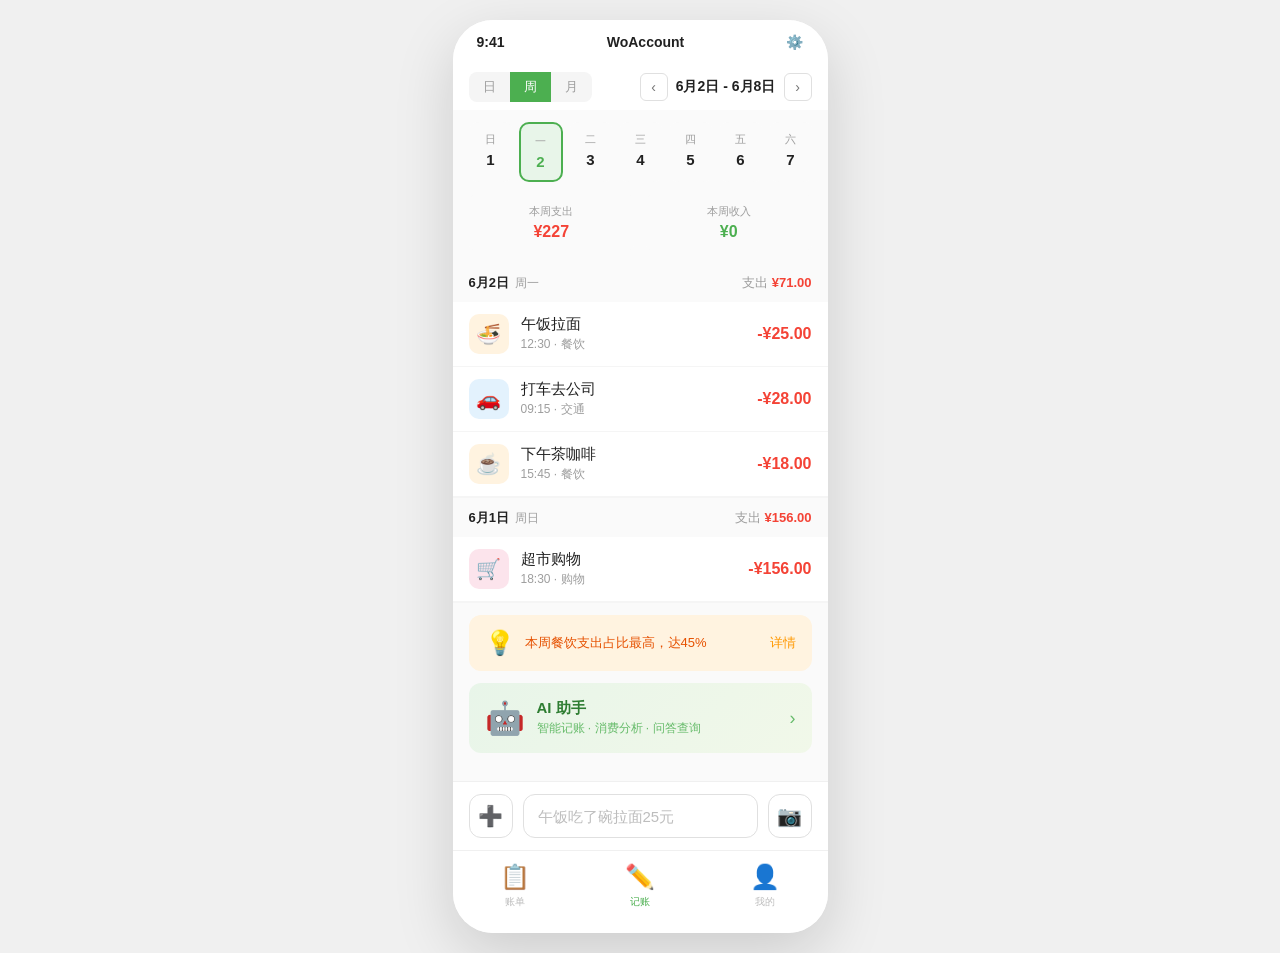
==== commit 1f9e5471: "docs: simplify week view day cards to date-only - Remove expense/income display from 7-day cards - C" ====
--- a/docs/page-prototype/home/index.html
+++ b/docs/page-prototype/home/index.html
@@ -114,7 +114,7 @@
     .today-header .label { font-size: 14px; color: #757575; }
     .today-header .total { font-size: 18px; font-weight: 700; color: #f44336; }
 
-    /* 周视图 - 每日汇总条 */
+    /* 周视图 - 日期切换卡片 */
     .week-summary {
       display: flex;
       gap: 6px;
@@ -134,11 +134,8 @@
     .week-day-card:hover { background: #f0f0f0; }
     .week-day-card.today { background: #e8f5e9; border: 2px solid #4caf50; }
     .week-day-card .weekday { font-size: 11px; color: #9e9e9e; margin-bottom: 4px; }
-    .week-day-card .day { font-size: 15px; font-weight: 600; color: #212121; margin-bottom: 6px; }
+    .week-day-card .day { font-size: 15px; font-weight: 600; color: #212121; }
     .week-day-card.today .day { color: #4caf50; }
-    .week-day-card .expense { font-size: 10px; color: #f44336; line-height: 1.3; }
-    .week-day-card .income { font-size: 10px; color: #4caf50; line-height: 1.3; }
-    .week-day-card .no-data { font-size: 10px; color: #e0e0e0; }
 
     /* 周统计行 */
     .week-stats {
@@ -366,37 +363,30 @@
           <div class="week-day-card" onclick="switchView('day')">
             <div class="weekday">日</div>
             <div class="day">1</div>
-            <div class="expense">-156</div>
           </div>
           <div class="week-day-card today" onclick="switchView('day')">
             <div class="weekday">一</div>
             <div class="day">2</div>
-            <div class="expense">-71</div>
           </div>
           <div class="week-day-card" onclick="switchView('day')">
             <div class="weekday">二</div>
             <div class="day">3</div>
-            <div class="no-data">-</div>
           </div>
           <div class="week-day-card" onclick="switchView('day')">
             <div class="weekday">三</div>
             <div class="day">4</div>
-            <div class="no-data">-</div>
           </div>
           <div class="week-day-card" onclick="switchView('day')">
             <div class="weekday">四</div>
             <div class="day">5</div>
-            <div class="no-data">-</div>
           </div>
           <div class="week-day-card" onclick="switchView('day')">
             <div class="weekday">五</div>
             <div class="day">6</div>
-            <div class="no-data">-</div>
           </div>
           <div class="week-day-card" onclick="switchView('day')">
             <div class="weekday">六</div>
             <div class="day">7</div>
-            <div class="no-data">-</div>
           </div>
         </div>
 
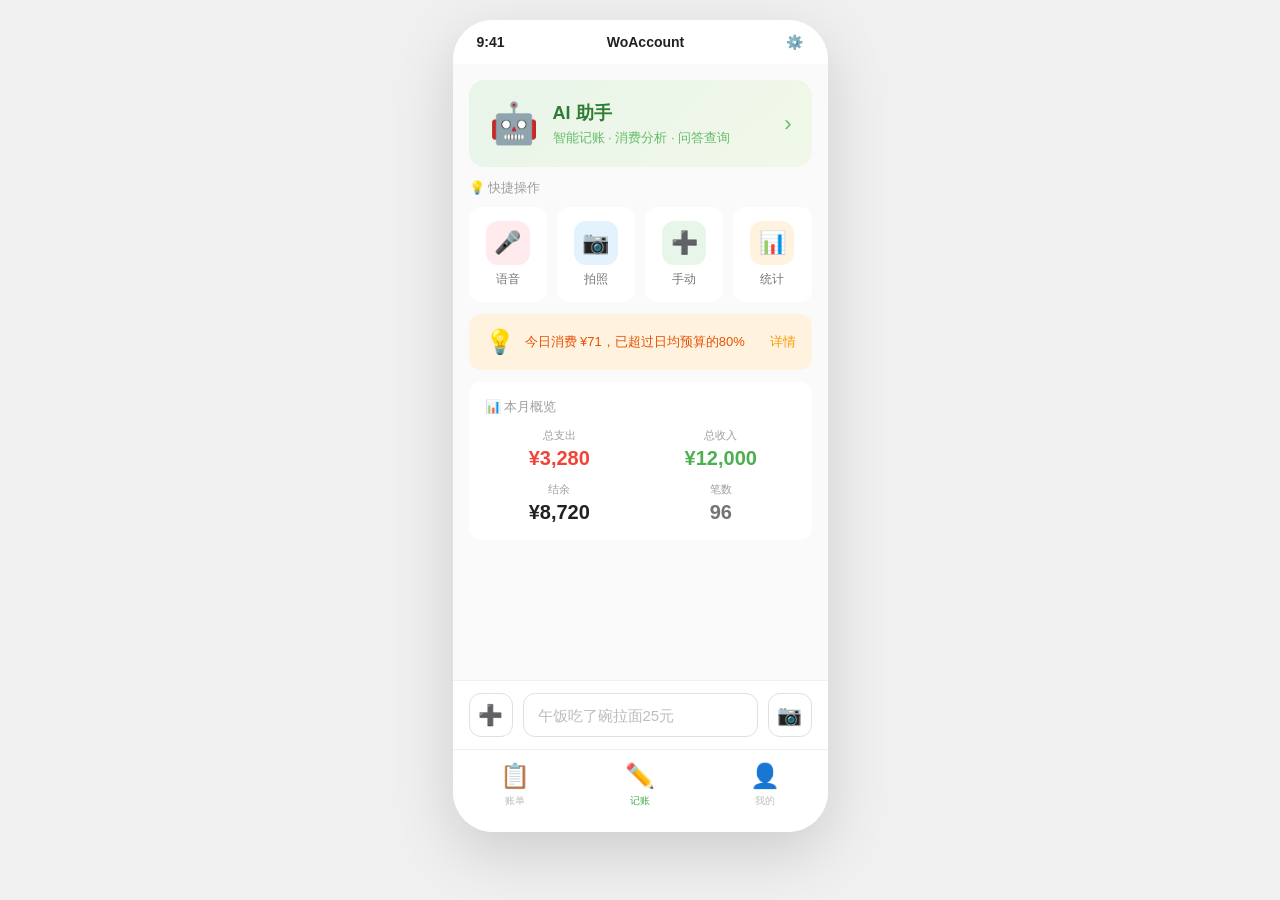
==== commit 18437beb: "docs: restructure pages - transactions to bill tab, home focus on recording Bill page (left tab): - " ====
--- a/docs/page-prototype/home/index.html
+++ b/docs/page-prototype/home/index.html
@@ -3,68 +3,13 @@
 <head>
   <meta charset="UTF-8">
   <meta name="viewport" content="width=device-width, initial-scale=1.0">
-  <title>WoAccount - 记账首页</title>
+  <title>WoAccount - 记账</title>
   <link rel="stylesheet" href="../shared/style.css">
   <style>
     .phone-frame { position: relative; }
     .content { padding-bottom: 0; }
 
-    /* 顶部导航栏 */
-    .top-bar {
-      display: flex;
-      align-items: center;
-      justify-content: space-between;
-      padding: 8px 16px;
-      background: #fff;
-    }
-    .view-switcher {
-      display: flex;
-      background: #f5f5f5;
-      border-radius: 8px;
-      overflow: hidden;
-    }
-    .view-switcher .tab {
-      padding: 6px 14px;
-      font-size: 13px;
-      font-weight: 500;
-      color: #9e9e9e;
-      cursor: pointer;
-      transition: all 0.2s;
-      border: none;
-      background: transparent;
-    }
-    .view-switcher .tab.active {
-      background: #4caf50;
-      color: #fff;
-    }
-    .period-nav {
-      display: flex;
-      align-items: center;
-      gap: 8px;
-    }
-    .period-nav .arrow-btn {
-      width: 28px;
-      height: 28px;
-      border-radius: 6px;
-      border: 1px solid #e0e0e0;
-      background: #fff;
-      display: flex;
-      align-items: center;
-      justify-content: center;
-      font-size: 14px;
-      color: #757575;
-      cursor: pointer;
-    }
-    .period-nav .arrow-btn:hover { background: #f5f5f5; }
-    .period-nav .period-label {
-      font-size: 14px;
-      font-weight: 600;
-      color: #212121;
-      min-width: 100px;
-      text-align: center;
-    }
-
-    /* 输入栏 */
+    /* 记账输入栏 */
     .input-section {
       background: #fff;
       padding: 12px 16px;
@@ -104,159 +49,111 @@
     .input-bar .text-input:focus { border-color: #4caf50; }
     .input-bar .text-input::placeholder { color: #bdbdbd; }
 
-    /* 日视图 - 今日头部 */
-    .today-header {
-      display: flex;
-      justify-content: space-between;
-      align-items: center;
-      padding: 12px 16px;
-    }
-    .today-header .label { font-size: 14px; color: #757575; }
-    .today-header .total { font-size: 18px; font-weight: 700; color: #f44336; }
-
-    /* 周视图 - 日期切换卡片 */
-    .week-summary {
-      display: flex;
-      gap: 6px;
-      padding: 12px 16px;
-      overflow-x: auto;
-    }
-    .week-day-card {
-      flex: 1;
-      min-width: 44px;
-      padding: 10px 4px;
-      border-radius: 10px;
-      text-align: center;
-      cursor: pointer;
-      transition: all 0.2s;
-      background: #fafafa;
-    }
-    .week-day-card:hover { background: #f0f0f0; }
-    .week-day-card.today { background: #e8f5e9; border: 2px solid #4caf50; }
-    .week-day-card .weekday { font-size: 11px; color: #9e9e9e; margin-bottom: 4px; }
-    .week-day-card .day { font-size: 15px; font-weight: 600; color: #212121; }
-    .week-day-card.today .day { color: #4caf50; }
-
-    /* 周统计行 */
-    .week-stats {
-      display: flex;
-      gap: 12px;
-      padding: 0 16px 12px;
-    }
-    .week-stats .stat-item {
-      flex: 1;
-      text-align: center;
-      padding: 10px;
-      background: #fafafa;
-      border-radius: 8px;
-    }
-    .week-stats .stat-item .label { font-size: 11px; color: #9e9e9e; margin-bottom: 4px; }
-    .week-stats .stat-item .value { font-size: 16px; font-weight: 700; }
-    .week-stats .stat-item .value.expense { color: #f44336; }
-    .week-stats .stat-item .value.income { color: #4caf50; }
-
-    /* 日视图 & 周视图共用列表 */
-    .day-group { border-bottom: 1px solid #f5f5f5; }
-    .day-header {
-      display: flex;
-      justify-content: space-between;
-      align-items: center;
-      padding: 10px 16px;
-      background: #fafafa;
-    }
-    .day-header .date { font-size: 13px; font-weight: 600; color: #212121; }
-    .day-header .weekday { font-size: 12px; color: #9e9e9e; margin-left: 6px; }
-    .day-header .day-total { font-size: 13px; color: #9e9e9e; }
-    .day-header .day-total .expense { color: #f44336; font-weight: 600; }
-
-    /* 月视图 - 日历 */
-    .calendar-header {
-      display: flex;
-      align-items: center;
-      justify-content: space-around;
-      padding: 8px 16px;
-      background: #fafafa;
-    }
-    .calendar-header .weekday-cell {
-      flex: 1; text-align: center;
-      font-size: 12px; color: #9e9e9e; font-weight: 500;
-    }
-    .calendar-grid {
-      display: grid;
-      grid-template-columns: repeat(7, 1fr);
-      background: #fff;
-    }
-    .calendar-cell {
-      min-height: 64px;
-      padding: 4px;
-      border: 1px solid #f5f5f5;
-      display: flex;
-      flex-direction: column;
-      align-items: center;
-      cursor: pointer;
-      transition: background 0.2s;
-    }
-    .calendar-cell:hover { background: #fafafa; }
-    .calendar-cell.today { background: #e8f5e9; }
-    .calendar-cell.other-month { opacity: 0.3; }
-    .calendar-cell .day-num { font-size: 13px; font-weight: 500; color: #212121; margin-bottom: 2px; }
-    .calendar-cell.today .day-num { color: #4caf50; font-weight: 700; }
-    .calendar-cell .day-expense { font-size: 9px; color: #f44336; line-height: 1.2; }
-    .calendar-cell .day-income { font-size: 9px; color: #4caf50; line-height: 1.2; }
-
-    /* 月汇总 */
-    .month-summary {
-      display: flex;
-      gap: 12px;
-      padding: 12px 16px;
-    }
-    .month-summary .summary-item {
-      flex: 1;
-      text-align: center;
-      padding: 10px;
-      background: #fafafa;
-      border-radius: 8px;
-    }
-    .month-summary .summary-item .label { font-size: 11px; color: #9e9e9e; margin-bottom: 4px; }
-    .month-summary .summary-item .value { font-size: 16px; font-weight: 700; }
-    .month-summary .summary-item .value.expense { color: #f44336; }
-    .month-summary .summary-item .value.income { color: #4caf50; }
-    .month-summary .summary-item .value.balance { color: #212121; }
-
-    /* 洞察卡片 */
-    .insight-card {
-      background: #fff3e0;
-      margin: 12px 16px;
-      border-radius: 12px;
-      padding: 14px 16px;
-      display: flex;
-      align-items: center;
-      gap: 10px;
-    }
-    .insight-card .icon { font-size: 24px; }
-    .insight-card .text { flex: 1; font-size: 13px; color: #e65100; }
-    .insight-card .action { font-size: 13px; color: #ff9800; font-weight: 500; cursor: pointer; }
-
-    /* AI 入口 */
+    /* AI 助手入口 */
     .ai-entry {
-      margin: 12px 16px;
+      margin: 16px 16px 12px;
       background: linear-gradient(135deg, #e8f5e9 0%, #f1f8e9 100%);
-      border-radius: 12px;
-      padding: 16px;
-      display: flex;
-      align-items: center;
-      gap: 12px;
+      border-radius: 16px;
+      padding: 20px;
+      display: flex;
+      align-items: center;
+      gap: 14px;
       cursor: pointer;
       text-decoration: none;
       color: inherit;
       transition: transform 0.2s;
     }
     .ai-entry:hover { transform: scale(0.98); }
-    .ai-entry .icon { font-size: 32px; }
+    .ai-entry .icon { font-size: 40px; }
     .ai-entry .info { flex: 1; }
-    .ai-entry .info .title { font-size: 15px; font-weight: 600; color: #2e7d32; }
-    .ai-entry .info .desc { font-size: 12px; color: #66bb6a; margin-top: 2px; }
-    .ai-entry .arrow { font-size: 18px; color: #66bb6a; }
+    .ai-entry .info .title { font-size: 18px; font-weight: 700; color: #2e7d32; }
+    .ai-entry .info .desc { font-size: 13px; color: #66bb6a; margin-top: 4px; }
+    .ai-entry .arrow { font-size: 22px; color: #66bb6a; }
+
+    /* 快捷操作 */
+    .quick-section {
+      padding: 0 16px 12px;
+    }
+    .quick-section .title {
+      font-size: 13px;
+      font-weight: 500;
+      color: #9e9e9e;
+      margin-bottom: 10px;
+    }
+    .quick-grid {
+      display: grid;
+      grid-template-columns: repeat(4, 1fr);
+      gap: 10px;
+    }
+    .quick-btn {
+      display: flex;
+      flex-direction: column;
+      align-items: center;
+      gap: 6px;
+      padding: 14px 8px;
+      background: #fff;
+      border-radius: 12px;
+      cursor: pointer;
+      transition: all 0.2s;
+      text-decoration: none;
+      color: inherit;
+    }
+    .quick-btn:hover { background: #f5f5f5; transform: translateY(-2px); }
+    .quick-btn .icon {
+      width: 44px; height: 44px;
+      border-radius: 12px;
+      display: flex;
+      align-items: center;
+      justify-content: center;
+      font-size: 22px;
+    }
+    .quick-btn .label { font-size: 12px; color: #757575; }
+    .icon-red { background: #ffebee; }
+    .icon-blue { background: #e3f2fd; }
+    .icon-green { background: #e8f5e9; }
+    .icon-orange { background: #fff3e0; }
+
+    /* 今日洞察 */
+    .insight-card {
+      background: #fff3e0;
+      margin: 0 16px 12px;
+      border-radius: 12px;
+      padding: 14px 16px;
+      display: flex;
+      align-items: center;
+      gap: 10px;
+    }
+    .insight-card .icon { font-size: 24px; }
+    .insight-card .text { flex: 1; font-size: 13px; color: #e65100; }
+    .insight-card .action { font-size: 13px; color: #ff9800; font-weight: 500; cursor: pointer; }
+
+    /* 本月概览 */
+    .overview-card {
+      margin: 0 16px 12px;
+      background: #fff;
+      border-radius: 12px;
+      padding: 16px;
+    }
+    .overview-card .title {
+      font-size: 13px;
+      font-weight: 500;
+      color: #9e9e9e;
+      margin-bottom: 12px;
+    }
+    .overview-grid {
+      display: grid;
+      grid-template-columns: repeat(2, 1fr);
+      gap: 12px;
+    }
+    .overview-item {
+      text-align: center;
+    }
+    .overview-item .label { font-size: 11px; color: #9e9e9e; margin-bottom: 4px; }
+    .overview-item .value { font-size: 20px; font-weight: 700; }
+    .overview-item .value.expense { color: #f44336; }
+    .overview-item .value.income { color: #4caf50; }
+    .overview-item .value.balance { color: #212121; }
+    .overview-item .value.count { color: #757575; }
 
     /* 语音浮层 */
     .voice-overlay {
@@ -279,9 +176,6 @@
     .voice-overlay .hint { color: rgba(255,255,255,0.6); font-size: 11px; text-align: center; line-height: 1.5; }
     @keyframes pulse { 0%,100%{transform:scale(1)} 50%{transform:scale(1.2)} }
     .nav-item.voice-active .nav-icon { animation: pulse 0.8s ease-in-out infinite; }
-
-    .view-container { display: none; }
-    .view-container.active { display: block; }
   </style>
 </head>
 <body>
@@ -292,255 +186,71 @@
       <span>⚙️</span>
     </div>
 
-    <!-- 顶部：视图切换 + 周期导航 -->
-    <div class="top-bar">
-      <div class="view-switcher">
-        <button class="tab" onclick="switchView('day')">日</button>
-        <button class="tab active" onclick="switchView('week')">周</button>
-        <button class="tab" onclick="switchView('month')">月</button>
+    <div class="content">
+      <!-- AI 助手入口 -->
+      <a href="../profile/index.html" class="ai-entry">
+        <span class="icon">🤖</span>
+        <div class="info">
+          <div class="title">AI 助手</div>
+          <div class="desc">智能记账 · 消费分析 · 问答查询</div>
+        </div>
+        <span class="arrow">›</span>
+      </a>
+
+      <!-- 快捷操作 -->
+      <div class="quick-section">
+        <div class="title">💡 快捷操作</div>
+        <div class="quick-grid">
+          <div class="quick-btn" onclick="alert('语音记账')">
+            <div class="icon icon-red">🎤</div>
+            <span class="label">语音</span>
+          </div>
+          <div class="quick-btn" onclick="alert('拍照识别')">
+            <div class="icon icon-blue">📷</div>
+            <span class="label">拍照</span>
+          </div>
+          <div class="quick-btn" onclick="alert('手动记账')">
+            <div class="icon icon-green">➕</div>
+            <span class="label">手动</span>
+          </div>
+          <a href="../profile/index.html" class="quick-btn">
+            <div class="icon icon-orange">📊</div>
+            <span class="label">统计</span>
+          </a>
+        </div>
       </div>
-      <div class="period-nav">
-        <button class="arrow-btn" onclick="changePeriod(-1)">‹</button>
-        <span class="period-label" id="periodLabel">6月2日 - 6月8日</span>
-        <button class="arrow-btn" onclick="changePeriod(1)">›</button>
+
+      <!-- 今日洞察 -->
+      <div class="insight-card">
+        <span class="icon">💡</span>
+        <span class="text">今日消费 ¥71，已超过日均预算的80%</span>
+        <span class="action">详情</span>
       </div>
-    </div>
-
-    <div class="content">
-      <!-- ========== 日视图 ========== -->
-      <div class="view-container" id="dayView">
-        <div class="today-header">
-          <span class="label">📅 6月2日 周一</span>
-          <span class="total">¥71.00</span>
-        </div>
-
-        <div class="list-item">
-          <div class="icon" style="background:#fff3e0;">🍜</div>
-          <div class="info">
-            <div class="title">午饭拉面</div>
-            <div class="subtitle">12:30 · 餐饮 > 午餐</div>
-          </div>
-          <div class="amount expense">-¥25.00</div>
-        </div>
-        <div class="list-item">
-          <div class="icon" style="background:#e3f2fd;">🚗</div>
-          <div class="info">
-            <div class="title">打车去公司</div>
-            <div class="subtitle">09:15 · 交通 > 打车</div>
-          </div>
-          <div class="amount expense">-¥28.00</div>
-        </div>
-        <div class="list-item">
-          <div class="icon" style="background:#fff3e0;">☕</div>
-          <div class="info">
-            <div class="title">下午茶咖啡</div>
-            <div class="subtitle">15:45 · 餐饮 > 饮料</div>
-          </div>
-          <div class="amount expense">-¥18.00</div>
-        </div>
-
-        <div class="insight-card">
-          <span class="icon">💡</span>
-          <span class="text">今日消费已超过日均预算的80%</span>
-          <span class="action">详情</span>
-        </div>
-
-        <a href="../profile/index.html" class="ai-entry">
-          <span class="icon">🤖</span>
-          <div class="info">
-            <div class="title">AI 助手</div>
-            <div class="desc">智能记账 · 消费分析 · 问答查询</div>
-          </div>
-          <span class="arrow">›</span>
-        </a>
-        <div style="height:16px;"></div>
-      </div>
-
-      <!-- ========== 周视图 ========== -->
-      <div class="view-container active" id="weekView">
-        <!-- 一周7天卡片 -->
-        <div class="week-summary">
-          <div class="week-day-card" onclick="switchView('day')">
-            <div class="weekday">日</div>
-            <div class="day">1</div>
-          </div>
-          <div class="week-day-card today" onclick="switchView('day')">
-            <div class="weekday">一</div>
-            <div class="day">2</div>
-          </div>
-          <div class="week-day-card" onclick="switchView('day')">
-            <div class="weekday">二</div>
-            <div class="day">3</div>
-          </div>
-          <div class="week-day-card" onclick="switchView('day')">
-            <div class="weekday">三</div>
-            <div class="day">4</div>
-          </div>
-          <div class="week-day-card" onclick="switchView('day')">
-            <div class="weekday">四</div>
-            <div class="day">5</div>
-          </div>
-          <div class="week-day-card" onclick="switchView('day')">
-            <div class="weekday">五</div>
-            <div class="day">6</div>
-          </div>
-          <div class="week-day-card" onclick="switchView('day')">
-            <div class="weekday">六</div>
-            <div class="day">7</div>
-          </div>
-        </div>
-
-        <!-- 周统计 -->
-        <div class="week-stats">
-          <div class="stat-item">
-            <div class="label">本周支出</div>
-            <div class="value expense">¥227</div>
-          </div>
-          <div class="stat-item">
-            <div class="label">本周收入</div>
-            <div class="value income">¥0</div>
-          </div>
-        </div>
-
-        <!-- 本周交易列表 -->
-        <div class="day-group">
-          <div class="day-header">
-            <div><span class="date">6月2日</span><span class="weekday">周一</span></div>
-            <span class="day-total">支出 <span class="expense">¥71.00</span></span>
-          </div>
-          <div class="list-item">
-            <div class="icon" style="background:#fff3e0;">🍜</div>
-            <div class="info"><div class="title">午饭拉面</div><div class="subtitle">12:30 · 餐饮</div></div>
-            <div class="amount expense">-¥25.00</div>
-          </div>
-          <div class="list-item">
-            <div class="icon" style="background:#e3f2fd;">🚗</div>
-            <div class="info"><div class="title">打车去公司</div><div class="subtitle">09:15 · 交通</div></div>
-            <div class="amount expense">-¥28.00</div>
-          </div>
-          <div class="list-item">
-            <div class="icon" style="background:#fff3e0;">☕</div>
-            <div class="info"><div class="title">下午茶咖啡</div><div class="subtitle">15:45 · 餐饮</div></div>
-            <div class="amount expense">-¥18.00</div>
-          </div>
-        </div>
-
-        <div class="day-group">
-          <div class="day-header">
-            <div><span class="date">6月1日</span><span class="weekday">周日</span></div>
-            <span class="day-total">支出 <span class="expense">¥156.00</span></span>
-          </div>
-          <div class="list-item">
-            <div class="icon" style="background:#fce4ec;">🛒</div>
-            <div class="info"><div class="title">超市购物</div><div class="subtitle">18:30 · 购物</div></div>
-            <div class="amount expense">-¥156.00</div>
-          </div>
-        </div>
-
-        <div class="insight-card">
-          <span class="icon">💡</span>
-          <span class="text">本周餐饮支出占比最高，达45%</span>
-          <span class="action">详情</span>
-        </div>
-
-        <a href="../profile/index.html" class="ai-entry">
-          <span class="icon">🤖</span>
-          <div class="info">
-            <div class="title">AI 助手</div>
-            <div class="desc">智能记账 · 消费分析 · 问答查询</div>
-          </div>
-          <span class="arrow">›</span>
-        </a>
-        <div style="height:16px;"></div>
-      </div>
-
-      <!-- ========== 月视图 ========== -->
-      <div class="view-container" id="monthView">
-        <div class="month-summary">
-          <div class="summary-item">
+
+      <!-- 本月概览 -->
+      <div class="overview-card">
+        <div class="title">📊 本月概览</div>
+        <div class="overview-grid">
+          <div class="overview-item">
             <div class="label">总支出</div>
             <div class="value expense">¥3,280</div>
           </div>
-          <div class="summary-item">
+          <div class="overview-item">
             <div class="label">总收入</div>
             <div class="value income">¥12,000</div>
           </div>
-          <div class="summary-item">
+          <div class="overview-item">
             <div class="label">结余</div>
             <div class="value balance">¥8,720</div>
           </div>
+          <div class="overview-item">
+            <div class="label">笔数</div>
+            <div class="value count">96</div>
+          </div>
         </div>
-
-        <div class="calendar-header">
-          <span class="weekday-cell">日</span>
-          <span class="weekday-cell">一</span>
-          <span class="weekday-cell">二</span>
-          <span class="weekday-cell">三</span>
-          <span class="weekday-cell">四</span>
-          <span class="weekday-cell">五</span>
-          <span class="weekday-cell">六</span>
-        </div>
-
-        <div class="calendar-grid">
-          <div class="calendar-cell other-month"><span class="day-num">26</span></div>
-          <div class="calendar-cell other-month"><span class="day-num">27</span></div>
-          <div class="calendar-cell other-month"><span class="day-num">28</span></div>
-          <div class="calendar-cell other-month"><span class="day-num">29</span></div>
-          <div class="calendar-cell other-month"><span class="day-num">30</span></div>
-          <div class="calendar-cell other-month"><span class="day-num">31</span></div>
-          <div class="calendar-cell"><span class="day-num">1</span><span class="day-expense">-156</span></div>
-          <div class="calendar-cell today"><span class="day-num">2</span><span class="day-expense">-71</span></div>
-          <div class="calendar-cell"><span class="day-num">3</span></div>
-          <div class="calendar-cell"><span class="day-num">4</span></div>
-          <div class="calendar-cell"><span class="day-num">5</span></div>
-          <div class="calendar-cell"><span class="day-num">6</span></div>
-          <div class="calendar-cell"><span class="day-num">7</span></div>
-          <div class="calendar-cell"><span class="day-num">8</span></div>
-          <div class="calendar-cell"><span class="day-num">9</span><span class="day-expense">-320</span></div>
-          <div class="calendar-cell"><span class="day-num">10</span><span class="day-expense">-45</span></div>
-          <div class="calendar-cell"><span class="day-num">11</span></div>
-          <div class="calendar-cell"><span class="day-num">12</span><span class="day-expense">-128</span></div>
-          <div class="calendar-cell"><span class="day-num">13</span></div>
-          <div class="calendar-cell"><span class="day-num">14</span></div>
-          <div class="calendar-cell"><span class="day-num">15</span><span class="day-income">+12000</span></div>
-          <div class="calendar-cell"><span class="day-num">16</span><span class="day-expense">-890</span></div>
-          <div class="calendar-cell"><span class="day-num">17</span><span class="day-expense">-56</span></div>
-          <div class="calendar-cell"><span class="day-num">18</span></div>
-          <div class="calendar-cell"><span class="day-num">19</span><span class="day-expense">-210</span></div>
-          <div class="calendar-cell"><span class="day-num">20</span></div>
-          <div class="calendar-cell"><span class="day-num">21</span></div>
-          <div class="calendar-cell"><span class="day-num">22</span><span class="day-expense">-178</span></div>
-          <div class="calendar-cell"><span class="day-num">23</span></div>
-          <div class="calendar-cell"><span class="day-num">24</span><span class="day-expense">-67</span></div>
-          <div class="calendar-cell"><span class="day-num">25</span></div>
-          <div class="calendar-cell"><span class="day-num">26</span></div>
-          <div class="calendar-cell"><span class="day-num">27</span><span class="day-expense">-430</span></div>
-          <div class="calendar-cell"><span class="day-num">28</span></div>
-          <div class="calendar-cell"><span class="day-num">29</span></div>
-          <div class="calendar-cell"><span class="day-num">30</span><span class="day-expense">-605</span></div>
-          <div class="calendar-cell other-month"><span class="day-num">1</span></div>
-          <div class="calendar-cell other-month"><span class="day-num">2</span></div>
-          <div class="calendar-cell other-month"><span class="day-num">3</span></div>
-          <div class="calendar-cell other-month"><span class="day-num">4</span></div>
-          <div class="calendar-cell other-month"><span class="day-num">5</span></div>
-        </div>
-
-        <div class="insight-card">
-          <span class="icon">💡</span>
-          <span class="text">本月日均支出¥109，低于上月12%</span>
-          <span class="action">详情</span>
-        </div>
-
-        <a href="../profile/index.html" class="ai-entry">
-          <span class="icon">🤖</span>
-          <div class="info">
-            <div class="title">AI 助手</div>
-            <div class="desc">智能记账 · 消费分析 · 问答查询</div>
-          </div>
-          <span class="arrow">›</span>
-        </a>
-        <div style="height:16px;"></div>
       </div>
+
+      <div style="height:16px;"></div>
     </div>
 
     <!-- 记账输入栏 -->
@@ -579,32 +289,6 @@
   </div>
 
   <script>
-    const periods = {
-      day:   ['6月1日 周日', '6月2日 周一', '6月3日 周二'],
-      week:  ['5月26日 - 6月1日', '6月2日 - 6月8日', '6月9日 - 6月15日'],
-      month: ['2025年4月', '2025年5月', '2025年6月', '2025年7月']
-    };
-    let currentView = 'week';
-    let periodIdx = { day: 1, week: 1, month: 2 };
-
-    function switchView(view) {
-      currentView = view;
-      document.querySelectorAll('.view-switcher .tab').forEach(t => t.classList.remove('active'));
-      document.querySelectorAll('.view-container').forEach(v => v.classList.remove('active'));
-      const tabs = document.querySelectorAll('.view-switcher .tab');
-      if (view === 'day') { tabs[0].classList.add('active'); document.getElementById('dayView').classList.add('active'); }
-      else if (view === 'week') { tabs[1].classList.add('active'); document.getElementById('weekView').classList.add('active'); }
-      else { tabs[2].classList.add('active'); document.getElementById('monthView').classList.add('active'); }
-      document.getElementById('periodLabel').textContent = periods[currentView][periodIdx[currentView]];
-    }
-
-    function changePeriod(dir) {
-      const arr = periods[currentView];
-      periodIdx[currentView] = Math.max(0, Math.min(arr.length - 1, periodIdx[currentView] + dir));
-      document.getElementById('periodLabel').textContent = arr[periodIdx[currentView]];
-    }
-
-    // 语音
     let voiceTimer = null, isLongPress = false;
     function startVoiceTimer() {
       isLongPress = false;
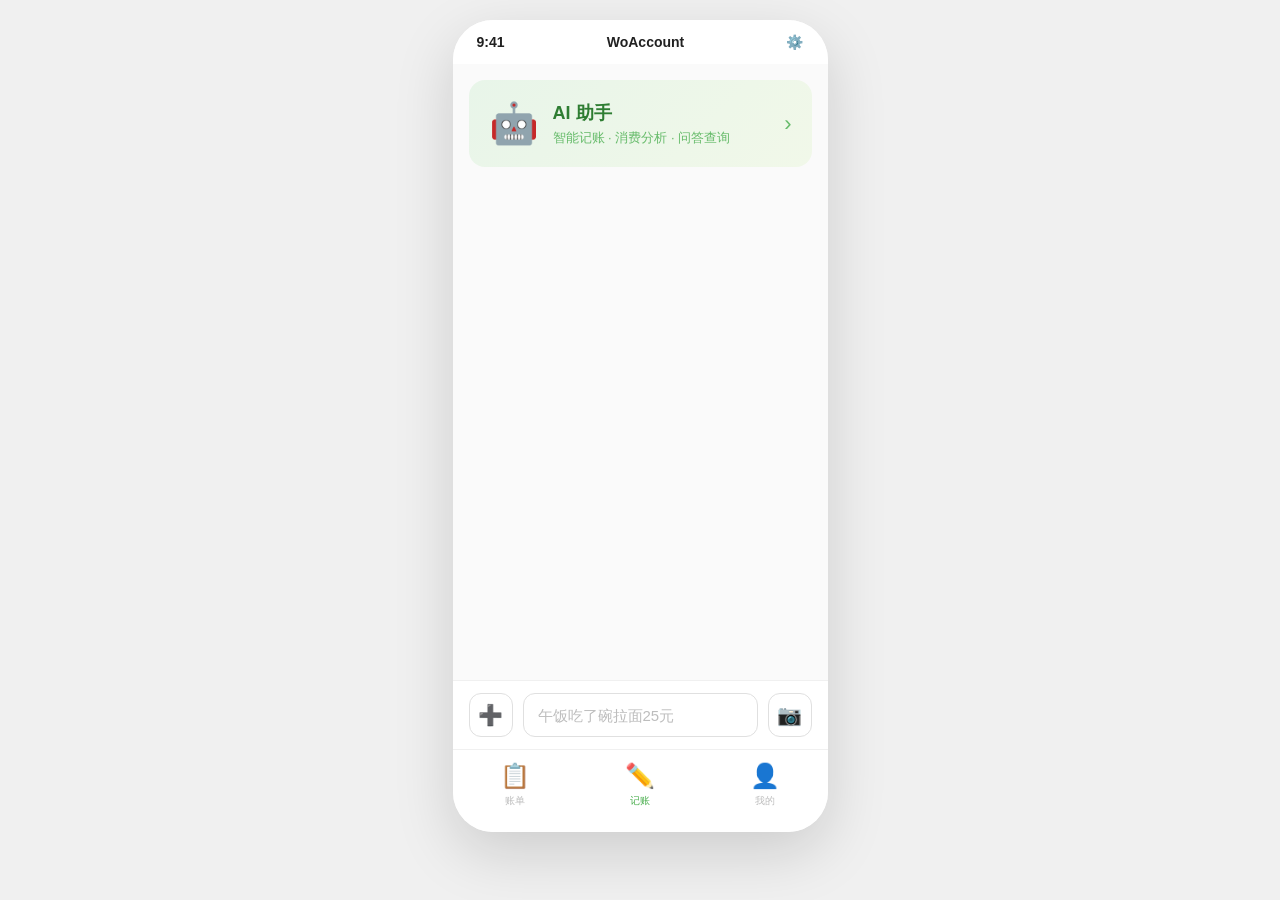
==== commit 9fbd2b24: "docs: simplify home page to focus purely on recording - Remove quick actions (redundant with input b" ====
--- a/docs/page-prototype/home/index.html
+++ b/docs/page-prototype/home/index.html
@@ -7,7 +7,12 @@
   <link rel="stylesheet" href="../shared/style.css">
   <style>
     .phone-frame { position: relative; }
-    .content { padding-bottom: 0; }
+    .content {
+      display: flex;
+      flex-direction: column;
+      flex: 1;
+      padding-bottom: 0;
+    }
 
     /* 记账输入栏 */
     .input-section {
@@ -70,90 +75,8 @@
     .ai-entry .info .desc { font-size: 13px; color: #66bb6a; margin-top: 4px; }
     .ai-entry .arrow { font-size: 22px; color: #66bb6a; }
 
-    /* 快捷操作 */
-    .quick-section {
-      padding: 0 16px 12px;
-    }
-    .quick-section .title {
-      font-size: 13px;
-      font-weight: 500;
-      color: #9e9e9e;
-      margin-bottom: 10px;
-    }
-    .quick-grid {
-      display: grid;
-      grid-template-columns: repeat(4, 1fr);
-      gap: 10px;
-    }
-    .quick-btn {
-      display: flex;
-      flex-direction: column;
-      align-items: center;
-      gap: 6px;
-      padding: 14px 8px;
-      background: #fff;
-      border-radius: 12px;
-      cursor: pointer;
-      transition: all 0.2s;
-      text-decoration: none;
-      color: inherit;
-    }
-    .quick-btn:hover { background: #f5f5f5; transform: translateY(-2px); }
-    .quick-btn .icon {
-      width: 44px; height: 44px;
-      border-radius: 12px;
-      display: flex;
-      align-items: center;
-      justify-content: center;
-      font-size: 22px;
-    }
-    .quick-btn .label { font-size: 12px; color: #757575; }
-    .icon-red { background: #ffebee; }
-    .icon-blue { background: #e3f2fd; }
-    .icon-green { background: #e8f5e9; }
-    .icon-orange { background: #fff3e0; }
-
-    /* 今日洞察 */
-    .insight-card {
-      background: #fff3e0;
-      margin: 0 16px 12px;
-      border-radius: 12px;
-      padding: 14px 16px;
-      display: flex;
-      align-items: center;
-      gap: 10px;
-    }
-    .insight-card .icon { font-size: 24px; }
-    .insight-card .text { flex: 1; font-size: 13px; color: #e65100; }
-    .insight-card .action { font-size: 13px; color: #ff9800; font-weight: 500; cursor: pointer; }
-
-    /* 本月概览 */
-    .overview-card {
-      margin: 0 16px 12px;
-      background: #fff;
-      border-radius: 12px;
-      padding: 16px;
-    }
-    .overview-card .title {
-      font-size: 13px;
-      font-weight: 500;
-      color: #9e9e9e;
-      margin-bottom: 12px;
-    }
-    .overview-grid {
-      display: grid;
-      grid-template-columns: repeat(2, 1fr);
-      gap: 12px;
-    }
-    .overview-item {
-      text-align: center;
-    }
-    .overview-item .label { font-size: 11px; color: #9e9e9e; margin-bottom: 4px; }
-    .overview-item .value { font-size: 20px; font-weight: 700; }
-    .overview-item .value.expense { color: #f44336; }
-    .overview-item .value.income { color: #4caf50; }
-    .overview-item .value.balance { color: #212121; }
-    .overview-item .value.count { color: #757575; }
+    /* 中间留白区域 */
+    .spacer { flex: 1; }
 
     /* 语音浮层 */
     .voice-overlay {
@@ -197,60 +120,7 @@
         <span class="arrow">›</span>
       </a>
 
-      <!-- 快捷操作 -->
-      <div class="quick-section">
-        <div class="title">💡 快捷操作</div>
-        <div class="quick-grid">
-          <div class="quick-btn" onclick="alert('语音记账')">
-            <div class="icon icon-red">🎤</div>
-            <span class="label">语音</span>
-          </div>
-          <div class="quick-btn" onclick="alert('拍照识别')">
-            <div class="icon icon-blue">📷</div>
-            <span class="label">拍照</span>
-          </div>
-          <div class="quick-btn" onclick="alert('手动记账')">
-            <div class="icon icon-green">➕</div>
-            <span class="label">手动</span>
-          </div>
-          <a href="../profile/index.html" class="quick-btn">
-            <div class="icon icon-orange">📊</div>
-            <span class="label">统计</span>
-          </a>
-        </div>
-      </div>
-
-      <!-- 今日洞察 -->
-      <div class="insight-card">
-        <span class="icon">💡</span>
-        <span class="text">今日消费 ¥71，已超过日均预算的80%</span>
-        <span class="action">详情</span>
-      </div>
-
-      <!-- 本月概览 -->
-      <div class="overview-card">
-        <div class="title">📊 本月概览</div>
-        <div class="overview-grid">
-          <div class="overview-item">
-            <div class="label">总支出</div>
-            <div class="value expense">¥3,280</div>
-          </div>
-          <div class="overview-item">
-            <div class="label">总收入</div>
-            <div class="value income">¥12,000</div>
-          </div>
-          <div class="overview-item">
-            <div class="label">结余</div>
-            <div class="value balance">¥8,720</div>
-          </div>
-          <div class="overview-item">
-            <div class="label">笔数</div>
-            <div class="value count">96</div>
-          </div>
-        </div>
-      </div>
-
-      <div style="height:16px;"></div>
+      <div class="spacer"></div>
     </div>
 
     <!-- 记账输入栏 -->
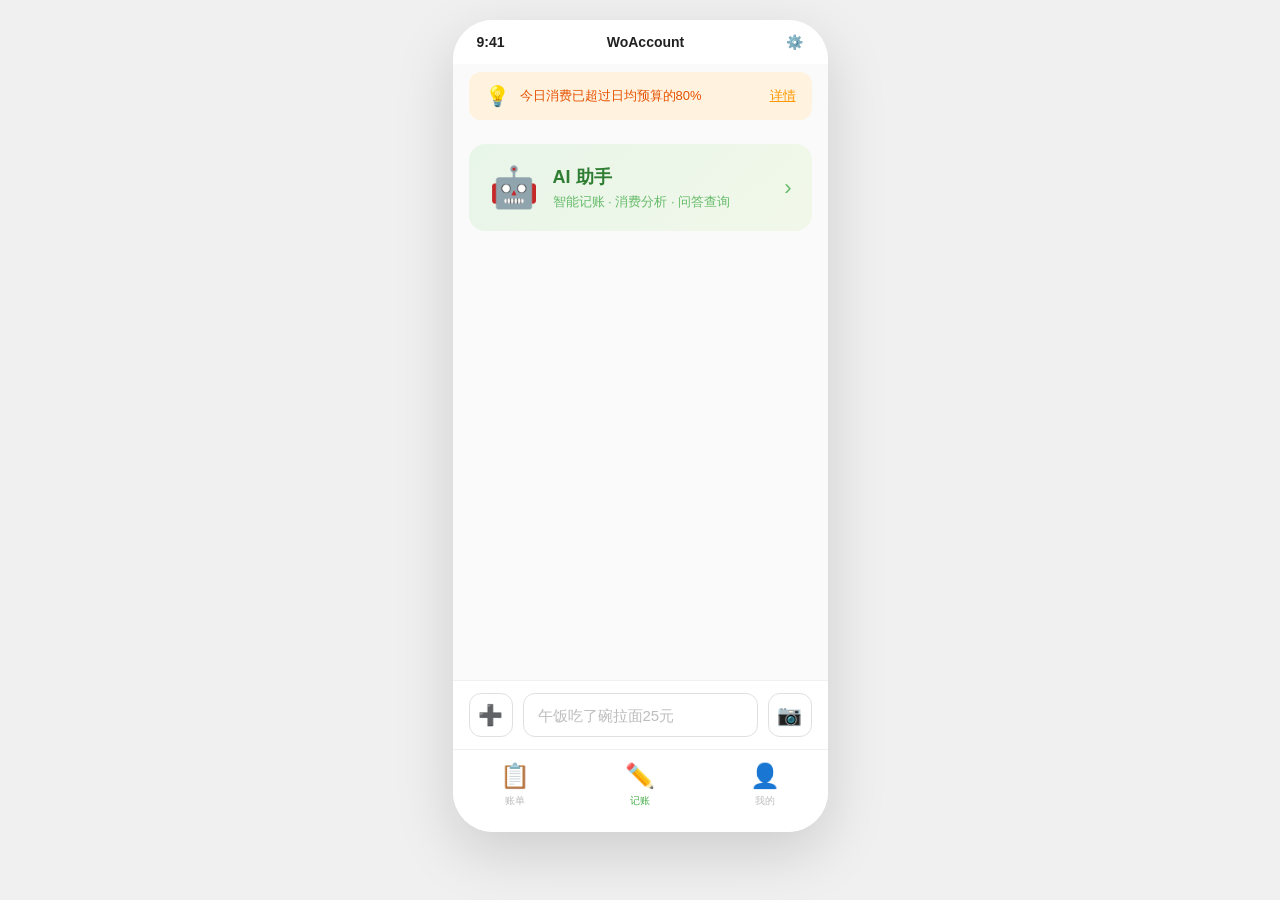
==== commit 8f0690c5: "feat(home): move budget alert to recording page - Add insight card showing "今日消费已超过日均预算的80%" - Link " ====
--- a/docs/page-prototype/home/index.html
+++ b/docs/page-prototype/home/index.html
@@ -53,6 +53,20 @@
     }
     .input-bar .text-input:focus { border-color: #4caf50; }
     .input-bar .text-input::placeholder { color: #bdbdbd; }
+
+    /* 预算提醒卡片 */
+    .insight-card {
+      background: #fff3e0;
+      margin: 8px 16px;
+      border-radius: 12px;
+      padding: 12px 16px;
+      display: flex;
+      align-items: center;
+      gap: 10px;
+    }
+    .insight-card .icon { font-size: 20px; }
+    .insight-card .text { flex: 1; font-size: 13px; color: #e65100; }
+    .insight-card .action { font-size: 13px; color: #ff9800; font-weight: 500; cursor: pointer; }
 
     /* AI 助手入口 */
     .ai-entry {
@@ -110,6 +124,13 @@
     </div>
 
     <div class="content">
+      <!-- 预算提醒 -->
+      <div class="insight-card">
+        <span class="icon">💡</span>
+        <span class="text">今日消费已超过日均预算的80%</span>
+        <a href="../profile/budget/index.html" class="action">详情</a>
+      </div>
+
       <!-- AI 助手入口 -->
       <a href="../profile/index.html" class="ai-entry">
         <span class="icon">🤖</span>
@@ -126,7 +147,7 @@
     <!-- 记账输入栏 -->
     <div class="input-section">
       <div class="input-bar">
-        <button class="side-btn" title="手动记账">➕</button>
+        <a href="manual-entry/index.html" class="side-btn" title="手动记账" style="text-decoration:none;">➕</a>
         <input type="text" class="text-input" placeholder="午饭吃了碗拉面25元">
         <button class="side-btn" title="拍照识别">📷</button>
       </div>
